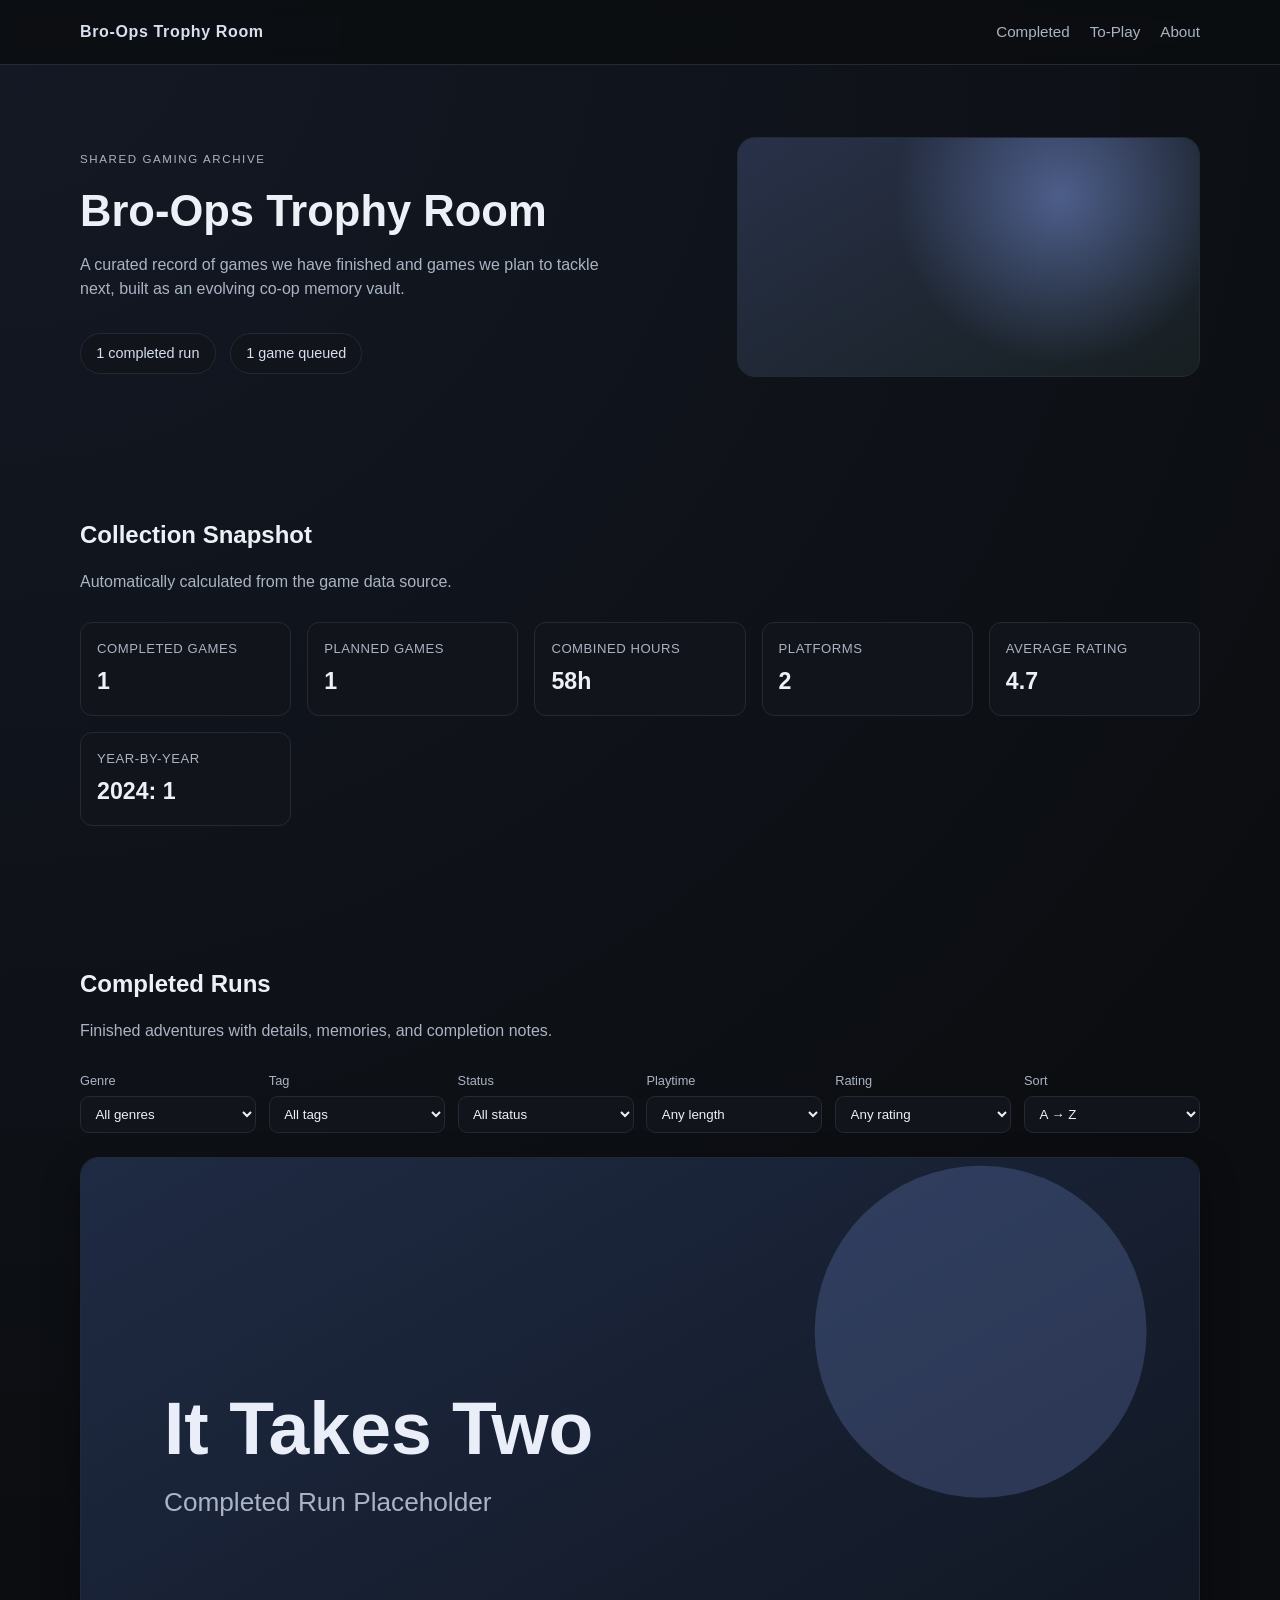
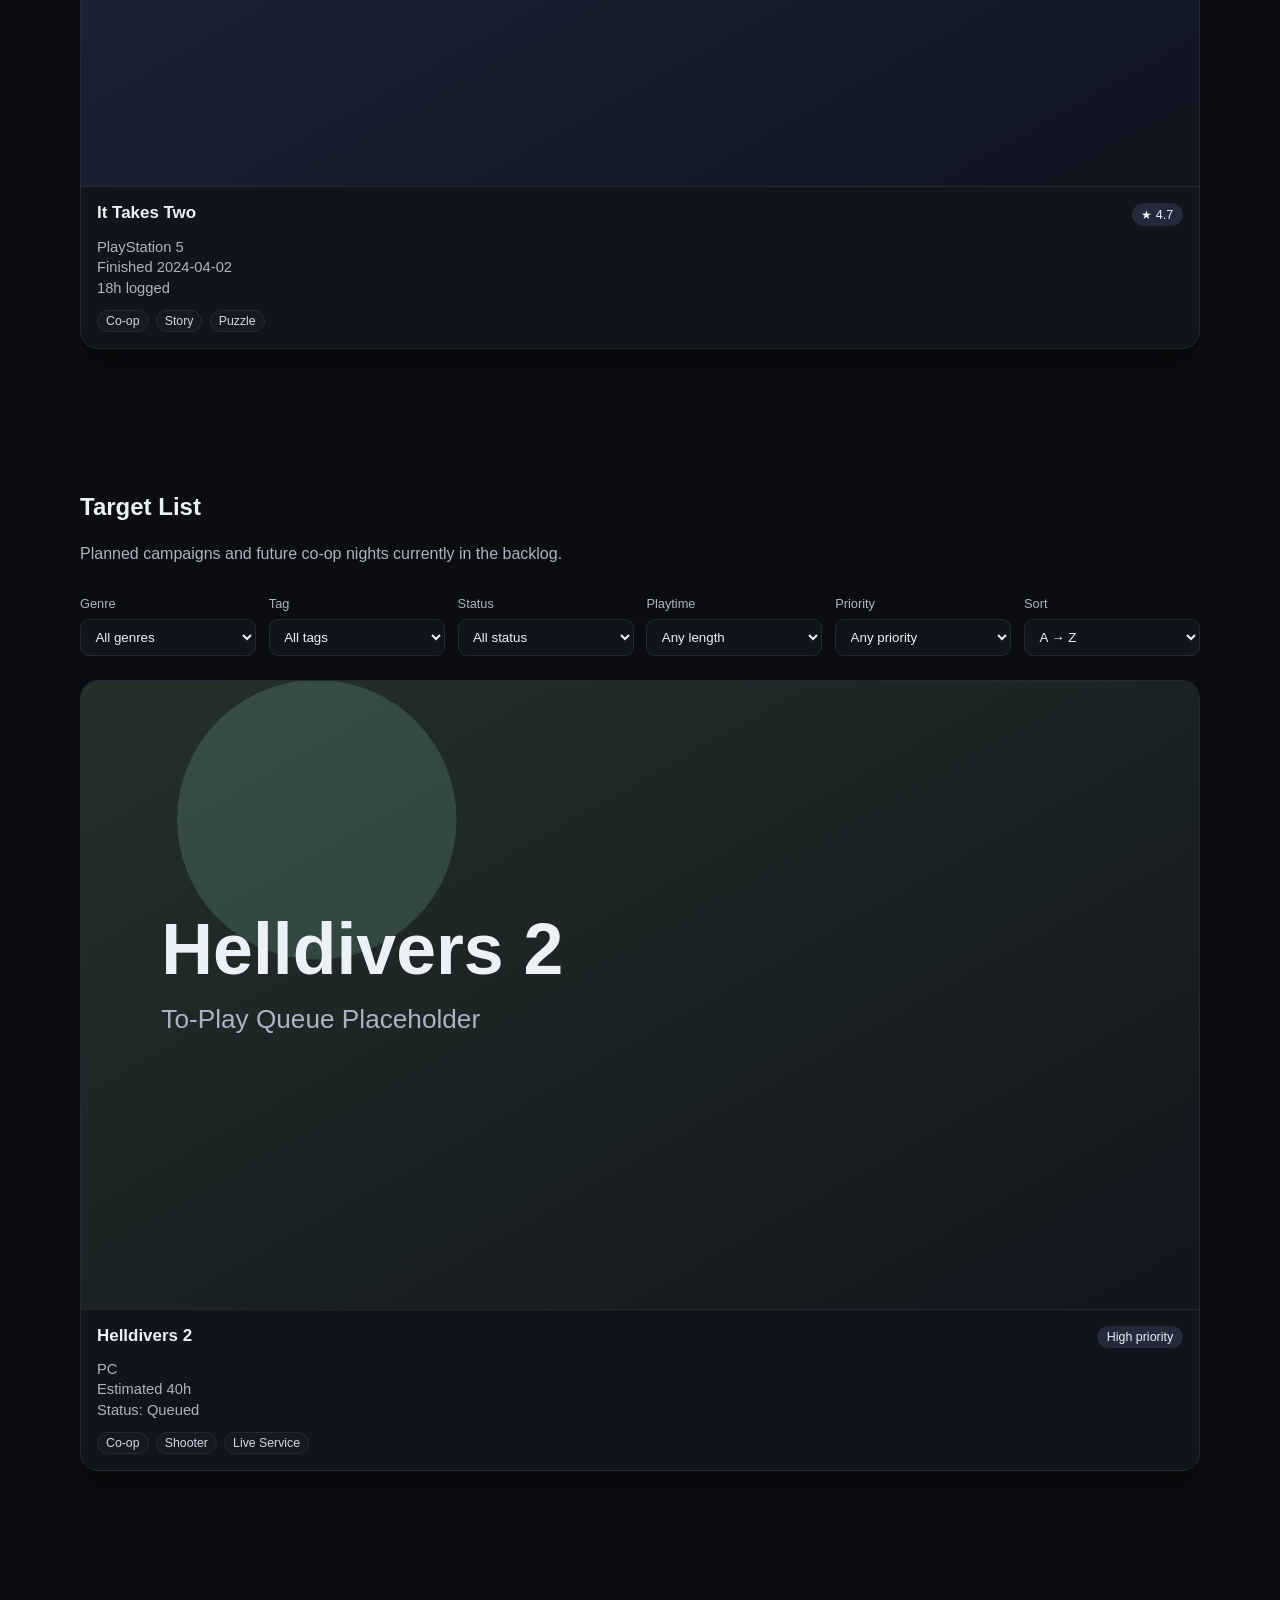
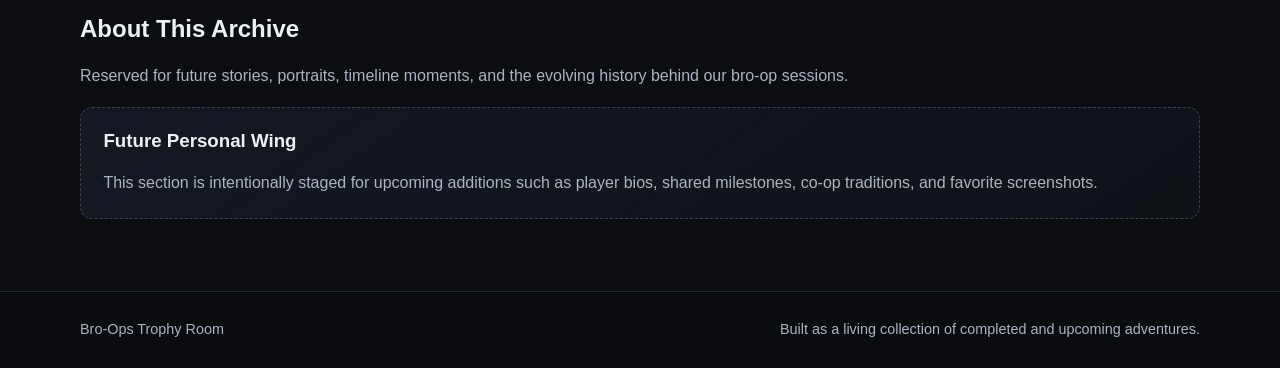
==== index.html @ af9b0705 "Build first milestone static trophy room site" ====
<!DOCTYPE html>
<html lang="en">
  <head>
    <meta charset="UTF-8" />
    <meta name="viewport" content="width=device-width, initial-scale=1.0" />
    <meta
      name="description"
      content="Bro-Ops Trophy Room is a shared archive of completed and planned gaming adventures."
    />
    <title>Bro-Ops Trophy Room</title>
    <link rel="stylesheet" href="assets/css/styles.css" />
  </head>
  <body>
    <a class="skip-link" href="#main-content">Skip to content</a>
    <header class="site-header">
      <div class="container header-inner">
        <p class="brand-mark">Bro-Ops Trophy Room</p>
        <nav aria-label="Primary">
          <ul class="nav-list">
            <li><a href="#completed">Completed</a></li>
            <li><a href="#to-play">To-Play</a></li>
            <li><a href="#about">About</a></li>
          </ul>
        </nav>
      </div>
    </header>

    <main id="main-content">
      <section class="hero section-pad">
        <div class="container hero-layout">
          <div class="hero-copy">
            <p class="eyebrow">Shared gaming archive</p>
            <h1>Bro-Ops Trophy Room</h1>
            <p class="hero-description">
              A curated record of games we have finished and games we plan to tackle next,
              built as an evolving co-op memory vault.
            </p>
            <div class="hero-callouts" id="hero-callouts" aria-live="polite"></div>
          </div>
          <div class="hero-panel" aria-hidden="true">
            <div class="hero-glow"></div>
          </div>
        </div>
      </section>

      <section class="stats section-pad" aria-labelledby="stats-heading">
        <div class="container">
          <div class="section-heading-wrap">
            <h2 id="stats-heading">Collection Snapshot</h2>
            <p>Automatically calculated from the game data source.</p>
          </div>
          <div id="stats-grid" class="stats-grid" aria-live="polite"></div>
        </div>
      </section>

      <section id="completed" class="section-pad" aria-labelledby="completed-heading">
        <div class="container">
          <div class="section-heading-wrap">
            <h2 id="completed-heading">Completed Runs</h2>
            <p>Finished adventures with details, memories, and completion notes.</p>
          </div>

          <div class="controls" aria-label="Completed game controls">
            <div class="control-group">
              <label for="completed-genre">Genre</label>
              <select id="completed-genre" data-target="completed">
                <option value="all">All genres</option>
              </select>
            </div>
            <div class="control-group">
              <label for="completed-tag">Tag</label>
              <select id="completed-tag" data-target="completed">
                <option value="all">All tags</option>
              </select>
            </div>
            <div class="control-group">
              <label for="completed-status">Status</label>
              <select id="completed-status" data-target="completed">
                <option value="all">All status</option>
                <option value="completed">Completed</option>
              </select>
            </div>
            <div class="control-group">
              <label for="completed-playtime">Playtime</label>
              <select id="completed-playtime" data-target="completed">
                <option value="all">Any length</option>
                <option value="short">Under 20h</option>
                <option value="medium">20-50h</option>
                <option value="long">50h+</option>
              </select>
            </div>
            <div class="control-group">
              <label for="completed-rating">Rating</label>
              <select id="completed-rating" data-target="completed">
                <option value="all">Any rating</option>
                <option value="4">4.0+</option>
                <option value="4.5">4.5+</option>
              </select>
            </div>
            <div class="control-group">
              <label for="completed-sort">Sort</label>
              <select id="completed-sort" data-target="completed">
                <option value="alpha-asc">A → Z</option>
                <option value="alpha-desc">Z → A</option>
              </select>
            </div>
          </div>

          <div id="completed-grid" class="card-grid" aria-live="polite"></div>
        </div>
      </section>

      <section id="to-play" class="section-pad" aria-labelledby="to-play-heading">
        <div class="container">
          <div class="section-heading-wrap">
            <h2 id="to-play-heading">Target List</h2>
            <p>Planned campaigns and future co-op nights currently in the backlog.</p>
          </div>

          <div class="controls" aria-label="To-play game controls">
            <div class="control-group">
              <label for="planned-genre">Genre</label>
              <select id="planned-genre" data-target="planned">
                <option value="all">All genres</option>
              </select>
            </div>
            <div class="control-group">
              <label for="planned-tag">Tag</label>
              <select id="planned-tag" data-target="planned">
                <option value="all">All tags</option>
              </select>
            </div>
            <div class="control-group">
              <label for="planned-status">Status</label>
              <select id="planned-status" data-target="planned">
                <option value="all">All status</option>
                <option value="queued">Queued</option>
              </select>
            </div>
            <div class="control-group">
              <label for="planned-playtime">Playtime</label>
              <select id="planned-playtime" data-target="planned">
                <option value="all">Any length</option>
                <option value="short">Under 20h</option>
                <option value="medium">20-50h</option>
                <option value="long">50h+</option>
              </select>
            </div>
            <div class="control-group">
              <label for="planned-priority">Priority</label>
              <select id="planned-priority" data-target="planned">
                <option value="all">Any priority</option>
                <option value="high">High first</option>
                <option value="medium">Medium first</option>
                <option value="low">Low first</option>
              </select>
            </div>
            <div class="control-group">
              <label for="planned-sort">Sort</label>
              <select id="planned-sort" data-target="planned">
                <option value="alpha-asc">A → Z</option>
                <option value="alpha-desc">Z → A</option>
              </select>
            </div>
          </div>

          <div id="planned-grid" class="card-grid" aria-live="polite"></div>
        </div>
      </section>

      <section id="about" class="section-pad" aria-labelledby="about-heading">
        <div class="container">
          <div class="section-heading-wrap">
            <h2 id="about-heading">About This Archive</h2>
            <p>
              Reserved for future stories, portraits, timeline moments, and the evolving history
              behind our bro-op sessions.
            </p>
          </div>
          <div class="about-placeholder">
            <h3>Future Personal Wing</h3>
            <p>
              This section is intentionally staged for upcoming additions such as player bios,
              shared milestones, co-op traditions, and favorite screenshots.
            </p>
          </div>
        </div>
      </section>
    </main>

    <footer class="site-footer">
      <div class="container footer-inner">
        <p>Bro-Ops Trophy Room</p>
        <p class="footer-note">Built as a living collection of completed and upcoming adventures.</p>
      </div>
    </footer>

    <div
      id="game-modal"
      class="modal hidden"
      role="dialog"
      aria-modal="true"
      aria-labelledby="modal-title"
    >
      <div class="modal-overlay" data-close-modal="true"></div>
      <div class="modal-content" role="document">
        <button class="modal-close" id="modal-close" aria-label="Close details">×</button>
        <div id="modal-body"></div>
      </div>
    </div>

    <script src="assets/js/script.js" defer></script>
  </body>
</html>
---- assets/css/styles.css ----
/* Base and Theme */
:root {
  --bg: #0b0d10;
  --bg-elevated: #11141a;
  --bg-soft: #171b23;
  --line: #232a35;
  --text: #edf1f7;
  --text-soft: #aab4c4;
  --accent: #8ba8ff;
  --accent-soft: rgba(139, 168, 255, 0.15);
  --success: #8fd3ba;
  --radius-lg: 18px;
  --radius-md: 12px;
  --shadow: 0 14px 36px rgba(0, 0, 0, 0.35);
}

* {
  box-sizing: border-box;
}

html,
body {
  margin: 0;
  padding: 0;
}

body {
  font-family: "Inter", "Segoe UI", Roboto, Helvetica, Arial, sans-serif;
  background: radial-gradient(circle at 0% 0%, #141925 0%, var(--bg) 42%);
  color: var(--text);
  line-height: 1.5;
}

a {
  color: inherit;
}

img {
  display: block;
  width: 100%;
}

.container {
  width: min(1120px, calc(100% - 3rem));
  margin: 0 auto;
}

.section-pad {
  padding: 4.5rem 0;
}

.skip-link {
  position: absolute;
  top: -200px;
  left: 1rem;
  z-index: 100;
  background: var(--bg-elevated);
  color: var(--text);
  border: 1px solid var(--line);
  padding: 0.5rem 0.75rem;
  border-radius: 8px;
}

.skip-link:focus {
  top: 1rem;
}

/* Header */
.site-header {
  position: sticky;
  top: 0;
  backdrop-filter: blur(8px);
  background: rgba(11, 13, 16, 0.85);
  border-bottom: 1px solid var(--line);
  z-index: 50;
}

.header-inner {
  display: flex;
  justify-content: space-between;
  align-items: center;
  min-height: 64px;
}

.brand-mark {
  margin: 0;
  letter-spacing: 0.04em;
  font-weight: 600;
  color: #d8dfee;
}

.nav-list {
  list-style: none;
  margin: 0;
  padding: 0;
  display: flex;
  gap: 1.25rem;
}

.nav-list a {
  text-decoration: none;
  color: var(--text-soft);
  font-size: 0.95rem;
}

.nav-list a:hover,
.nav-list a:focus-visible {
  color: var(--text);
}

/* Hero */
.hero-layout {
  display: grid;
  gap: 2rem;
  grid-template-columns: 1.35fr 1fr;
  align-items: center;
}

.eyebrow {
  text-transform: uppercase;
  color: var(--text-soft);
  letter-spacing: 0.14em;
  font-size: 0.72rem;
  margin-bottom: 1rem;
}

h1,
h2,
h3,
h4 {
  margin-top: 0;
  line-height: 1.2;
}

h1 {
  font-size: clamp(2rem, 3.4vw, 3.1rem);
  margin-bottom: 1rem;
}

.hero-description {
  margin-top: 0;
  color: var(--text-soft);
  max-width: 62ch;
}

.hero-callouts {
  margin-top: 2rem;
  display: flex;
  gap: 0.9rem;
  flex-wrap: wrap;
}

.callout-pill {
  background: var(--bg-elevated);
  border: 1px solid var(--line);
  border-radius: 999px;
  padding: 0.55rem 0.95rem;
  color: #d6def0;
  font-size: 0.9rem;
}

.hero-panel {
  position: relative;
  min-height: 240px;
  border-radius: var(--radius-lg);
  border: 1px solid var(--line);
  background: linear-gradient(155deg, rgba(139, 168, 255, 0.2), rgba(143, 211, 186, 0.08));
  overflow: hidden;
}

.hero-glow {
  position: absolute;
  inset: 0;
  background: radial-gradient(circle at 70% 25%, rgba(139, 168, 255, 0.42), transparent 45%);
}

/* Shared section components */
.section-heading-wrap p {
  color: var(--text-soft);
  margin-top: 0.3rem;
}

/* Stats */
.stats-grid {
  margin-top: 1.75rem;
  display: grid;
  gap: 1rem;
  grid-template-columns: repeat(auto-fit, minmax(180px, 1fr));
}

.stat-card {
  border: 1px solid var(--line);
  border-radius: var(--radius-md);
  background: var(--bg-elevated);
  padding: 1rem;
}

.stat-label {
  margin: 0;
  color: var(--text-soft);
  font-size: 0.82rem;
  letter-spacing: 0.04em;
  text-transform: uppercase;
}

.stat-value {
  margin: 0.35rem 0 0;
  font-size: 1.45rem;
  font-weight: 600;
}

/* Controls */
.controls {
  margin-top: 1.8rem;
  display: grid;
  grid-template-columns: repeat(auto-fit, minmax(160px, 1fr));
  gap: 0.8rem;
}

.control-group {
  display: flex;
  flex-direction: column;
  gap: 0.35rem;
}

.control-group label {
  font-size: 0.8rem;
  color: var(--text-soft);
}

.control-group select {
  background: var(--bg-elevated);
  border: 1px solid var(--line);
  color: var(--text);
  border-radius: 9px;
  padding: 0.55rem 0.65rem;
}

.control-group select:focus-visible {
  border-color: var(--accent);
  outline: 2px solid rgba(139, 168, 255, 0.3);
  outline-offset: 1px;
}

/* Cards */
.card-grid {
  margin-top: 1.5rem;
  display: grid;
  grid-template-columns: repeat(auto-fit, minmax(265px, 1fr));
  gap: 1rem;
}

.game-card {
  width: 100%;
  border: 1px solid var(--line);
  border-radius: var(--radius-lg);
  background: var(--bg-elevated);
  overflow: hidden;
  color: inherit;
  padding: 0;
  text-align: left;
  box-shadow: var(--shadow);
  transition: transform 180ms ease, border-color 180ms ease;
  cursor: pointer;
}

.game-card:hover,
.game-card:focus-visible {
  transform: translateY(-3px);
  border-color: #3755a4;
}

.cover-wrap {
  aspect-ratio: 16 / 9;
  background: #0f1318;
  border-bottom: 1px solid var(--line);
}

.cover-wrap img {
  height: 100%;
  object-fit: cover;
}

.card-content {
  padding: 1rem;
}

.card-title-row {
  display: flex;
  justify-content: space-between;
  gap: 0.7rem;
  align-items: flex-start;
}

.card-title-row h3 {
  margin: 0;
  font-size: 1.06rem;
}

.rating-chip,
.priority-chip {
  border-radius: 999px;
  border: 1px solid var(--line);
  background: var(--accent-soft);
  padding: 0.2rem 0.55rem;
  font-size: 0.78rem;
  white-space: nowrap;
}

.card-meta {
  margin-top: 0.8rem;
  color: var(--text-soft);
  font-size: 0.92rem;
  display: grid;
  gap: 0.28rem;
}

.tags {
  margin-top: 0.9rem;
  display: flex;
  flex-wrap: wrap;
  gap: 0.45rem;
}

.tag {
  border: 1px solid var(--line);
  border-radius: 999px;
  font-size: 0.77rem;
  color: #d0d8e8;
  padding: 0.18rem 0.5rem;
  background: #151a22;
}

/* About */
.about-placeholder {
  margin-top: 1.2rem;
  border: 1px dashed #384459;
  border-radius: var(--radius-md);
  background: linear-gradient(145deg, rgba(139, 168, 255, 0.08), rgba(17, 20, 26, 0.8));
  padding: 1.4rem;
}

.about-placeholder p {
  color: var(--text-soft);
  margin-bottom: 0;
}

/* Footer */
.site-footer {
  border-top: 1px solid var(--line);
  padding: 1.7rem 0;
  background: rgba(11, 13, 16, 0.9);
}

.footer-inner {
  display: flex;
  justify-content: space-between;
  gap: 1rem;
  color: var(--text-soft);
  font-size: 0.9rem;
}

.footer-inner p {
  margin: 0;
}

/* Modal */
.modal {
  position: fixed;
  inset: 0;
  display: grid;
  place-items: center;
  z-index: 80;
}

.modal.hidden {
  display: none;
}

.modal-overlay {
  position: absolute;
  inset: 0;
  background: rgba(0, 0, 0, 0.55);
}

.modal-content {
  position: relative;
  width: min(680px, calc(100% - 2rem));
  max-height: 88dvh;
  overflow-y: auto;
  border: 1px solid var(--line);
  border-radius: var(--radius-lg);
  background: #0f141d;
  padding: 1.2rem;
  box-shadow: var(--shadow);
}

.modal-close {
  position: absolute;
  top: 0.7rem;
  right: 0.7rem;
  border: 1px solid var(--line);
  background: var(--bg-soft);
  color: var(--text);
  border-radius: 9px;
  width: 34px;
  height: 34px;
  cursor: pointer;
  font-size: 1.15rem;
}

.modal-title {
  margin-bottom: 0.35rem;
}

.modal-subtitle {
  margin-top: 0;
  color: var(--text-soft);
}

.modal-grid {
  margin-top: 1.1rem;
  display: grid;
  gap: 0.85rem;
  grid-template-columns: repeat(auto-fit, minmax(210px, 1fr));
}

.modal-field {
  border: 1px solid var(--line);
  border-radius: 11px;
  background: var(--bg-elevated);
  padding: 0.7rem;
}

.modal-field h4 {
  margin: 0;
  color: var(--text-soft);
  font-size: 0.8rem;
  text-transform: uppercase;
  letter-spacing: 0.04em;
}

.modal-field p {
  margin: 0.4rem 0 0;
}

@media (max-width: 900px) {
  .hero-layout {
    grid-template-columns: 1fr;
  }

  .hero-panel {
    min-height: 170px;
  }

  .footer-inner {
    flex-direction: column;
  }
}

@media (max-width: 560px) {
  .container {
    width: min(1120px, calc(100% - 1.5rem));
  }

  .section-pad {
    padding: 3.3rem 0;
  }
}

@media (prefers-reduced-motion: reduce) {
  * {
    animation: none !important;
    transition: none !important;
    scroll-behavior: auto !important;
  }
}
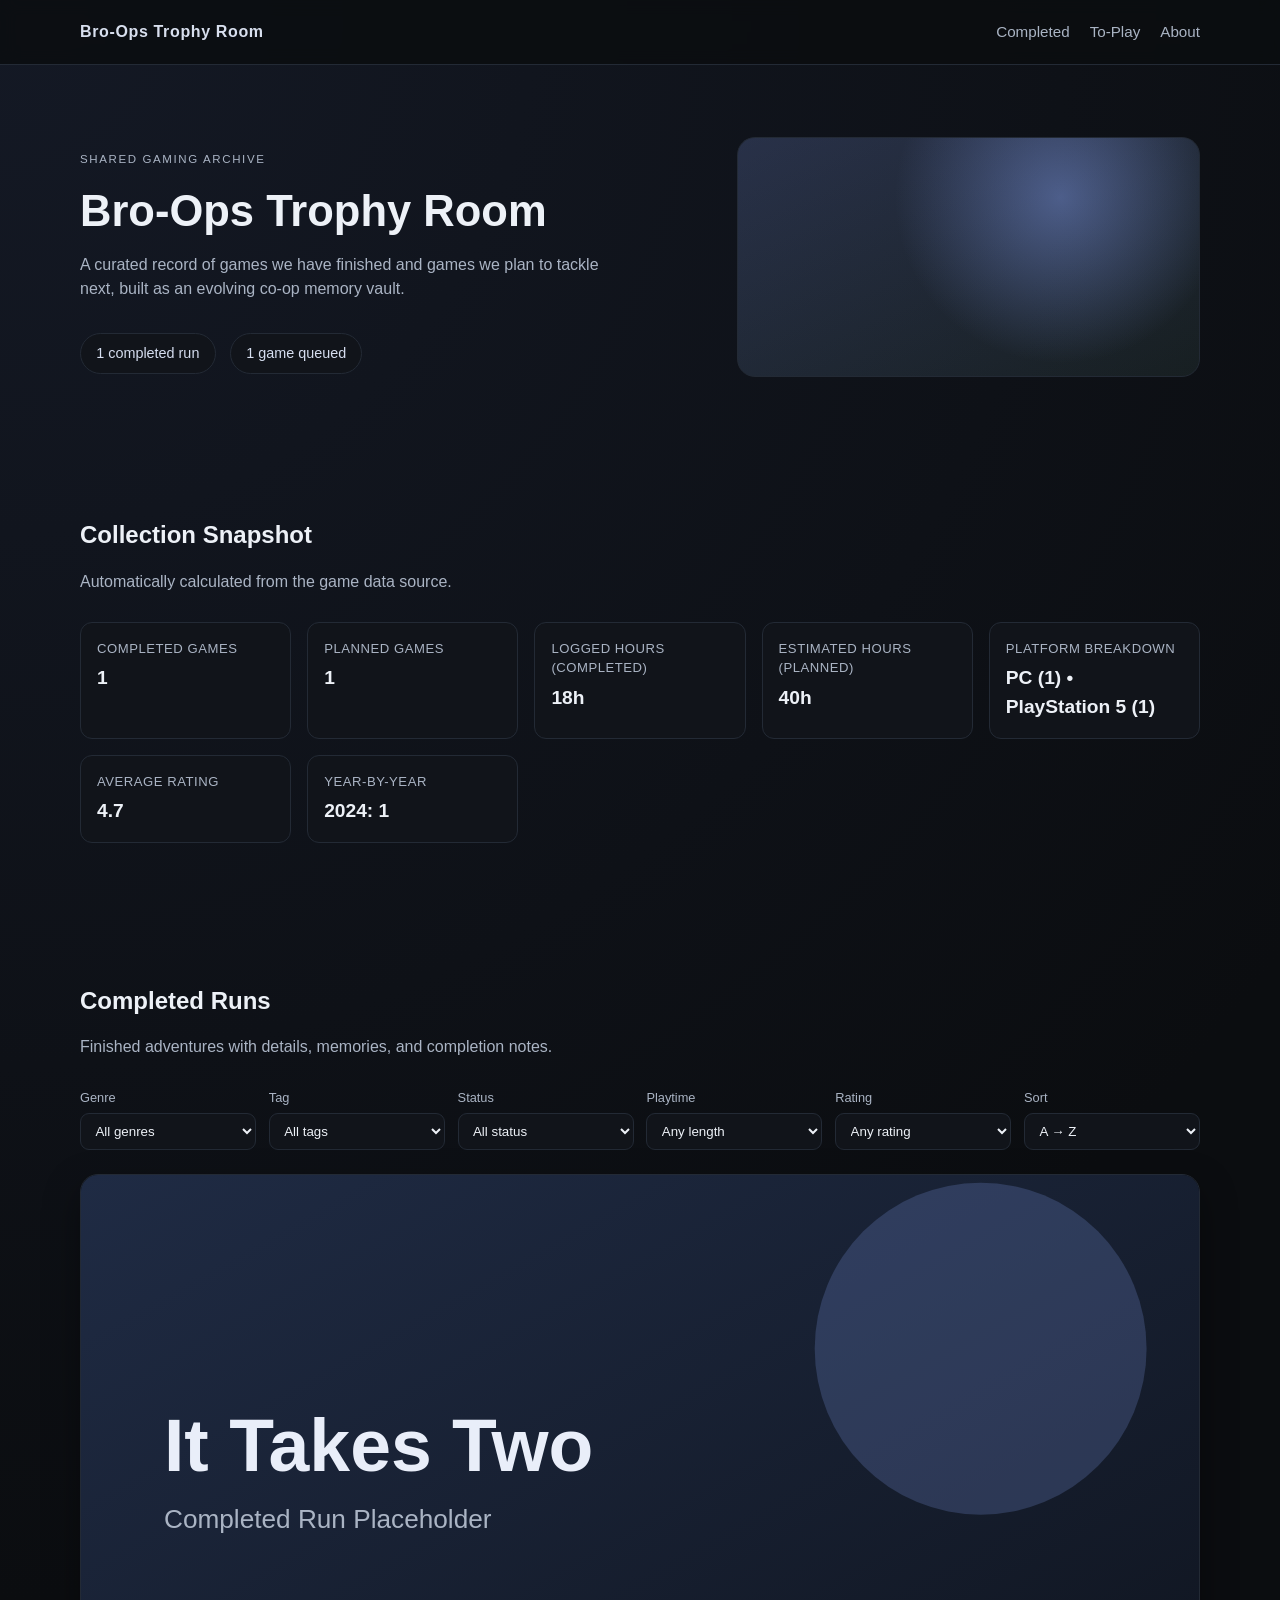
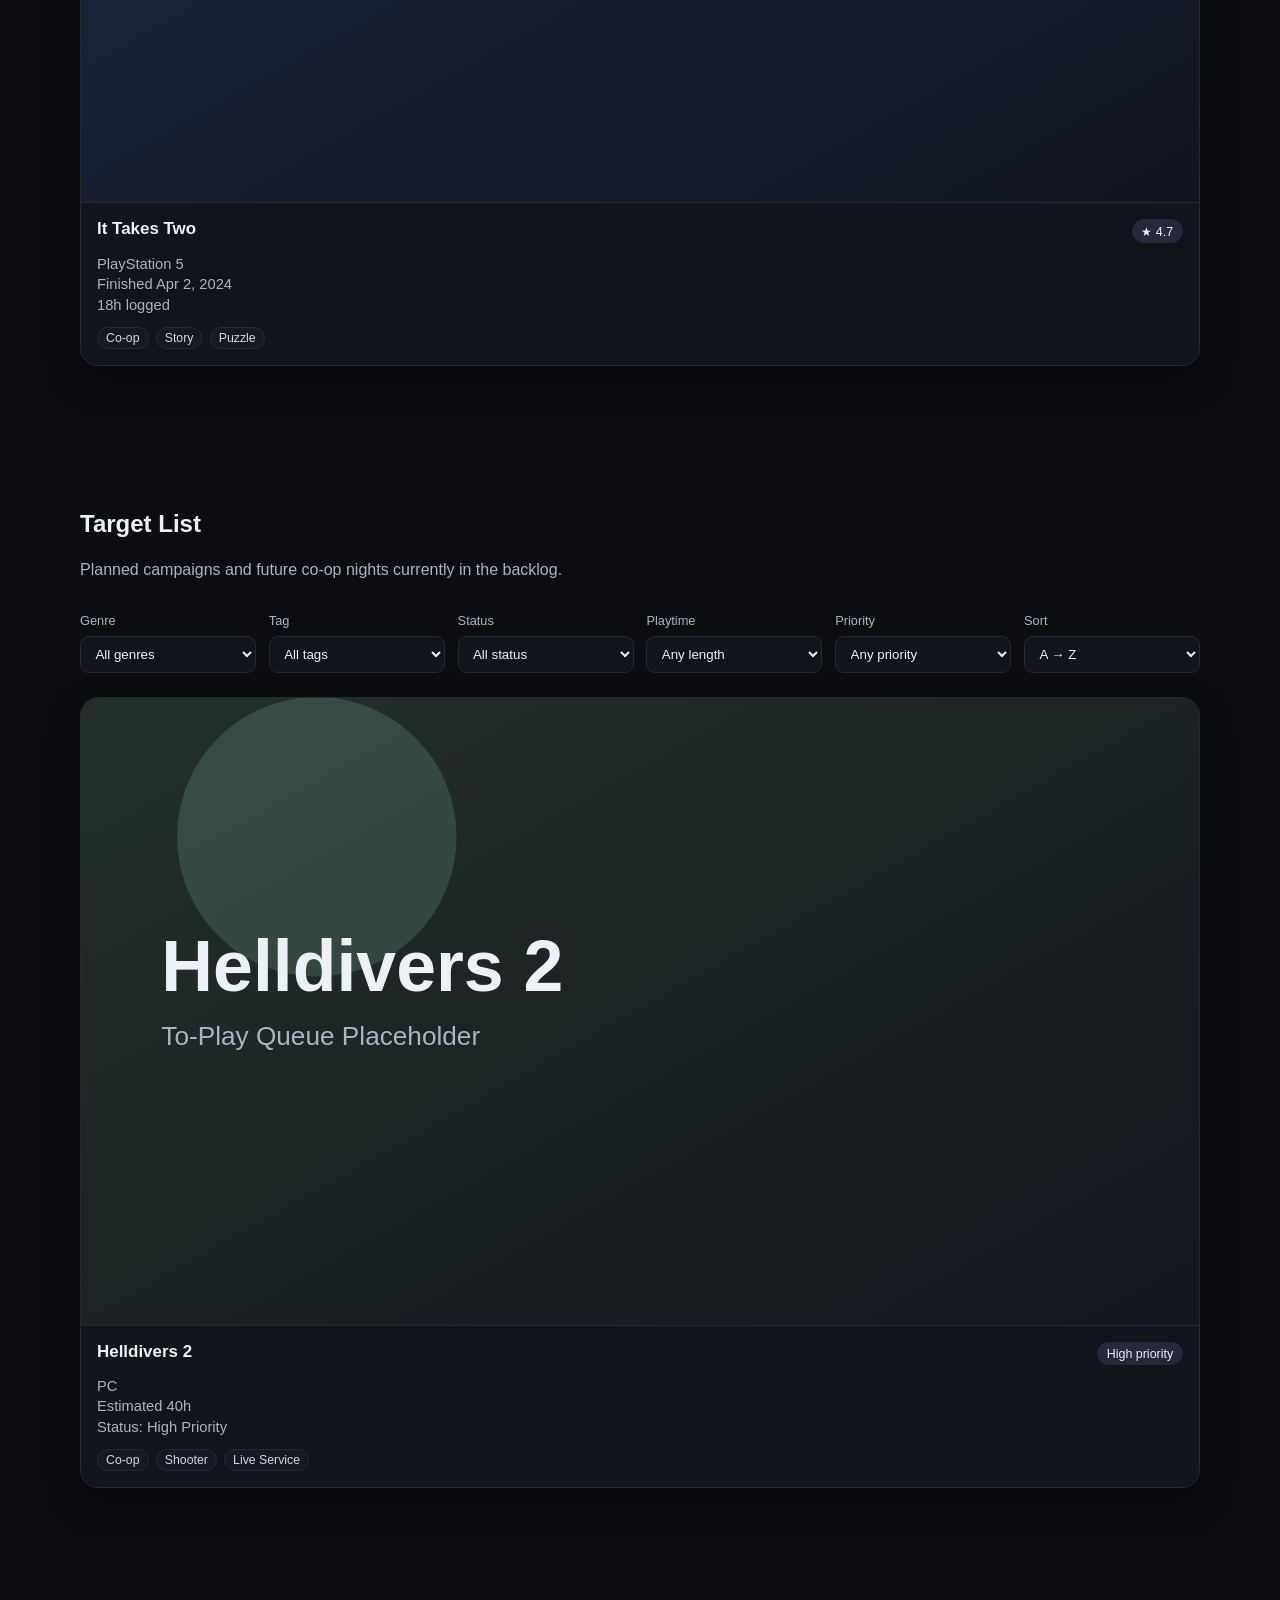
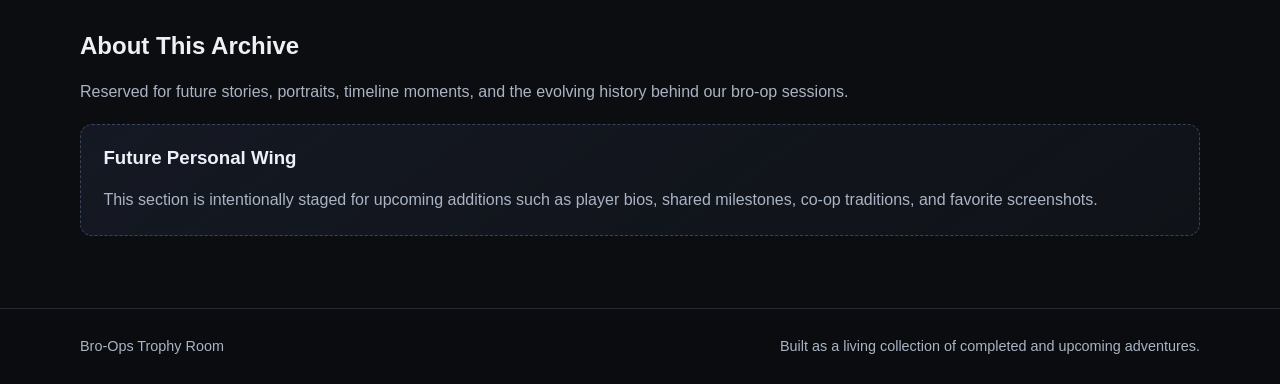
==== commit 23ca3416: "Fix filter semantics, stats clarity, and modal focus trap" ====
--- a/index.html
+++ b/index.html
@@ -77,7 +77,6 @@
               <label for="completed-status">Status</label>
               <select id="completed-status" data-target="completed">
                 <option value="all">All status</option>
-                <option value="completed">Completed</option>
               </select>
             </div>
             <div class="control-group">
@@ -134,7 +133,6 @@
               <label for="planned-status">Status</label>
               <select id="planned-status" data-target="planned">
                 <option value="all">All status</option>
-                <option value="queued">Queued</option>
               </select>
             </div>
             <div class="control-group">
@@ -203,7 +201,7 @@
       aria-labelledby="modal-title"
     >
       <div class="modal-overlay" data-close-modal="true"></div>
-      <div class="modal-content" role="document">
+      <div class="modal-content" role="document" tabindex="-1">
         <button class="modal-close" id="modal-close" aria-label="Close details">×</button>
         <div id="modal-body"></div>
       </div>
--- a/assets/css/styles.css
+++ b/assets/css/styles.css
@@ -205,7 +205,7 @@
 
 .stat-value {
   margin: 0.35rem 0 0;
-  font-size: 1.45rem;
+  font-size: 1.2rem;
   font-weight: 600;
 }
 
@@ -331,6 +331,23 @@
   background: #151a22;
 }
 
+.empty-state {
+  margin-top: 1.5rem;
+  border: 1px dashed #3b4558;
+  border-radius: var(--radius-md);
+  background: linear-gradient(145deg, rgba(139, 168, 255, 0.08), rgba(17, 20, 26, 0.85));
+  padding: 1.2rem;
+}
+
+.empty-state h3 {
+  margin-bottom: 0.4rem;
+}
+
+.empty-state p {
+  margin: 0;
+  color: var(--text-soft);
+}
+
 /* About */
 .about-placeholder {
   margin-top: 1.2rem;
@@ -395,6 +412,11 @@
   box-shadow: var(--shadow);
 }
 
+.modal-content:focus {
+  outline: 2px solid rgba(139, 168, 255, 0.45);
+  outline-offset: 2px;
+}
+
 .modal-close {
   position: absolute;
   top: 0.7rem;
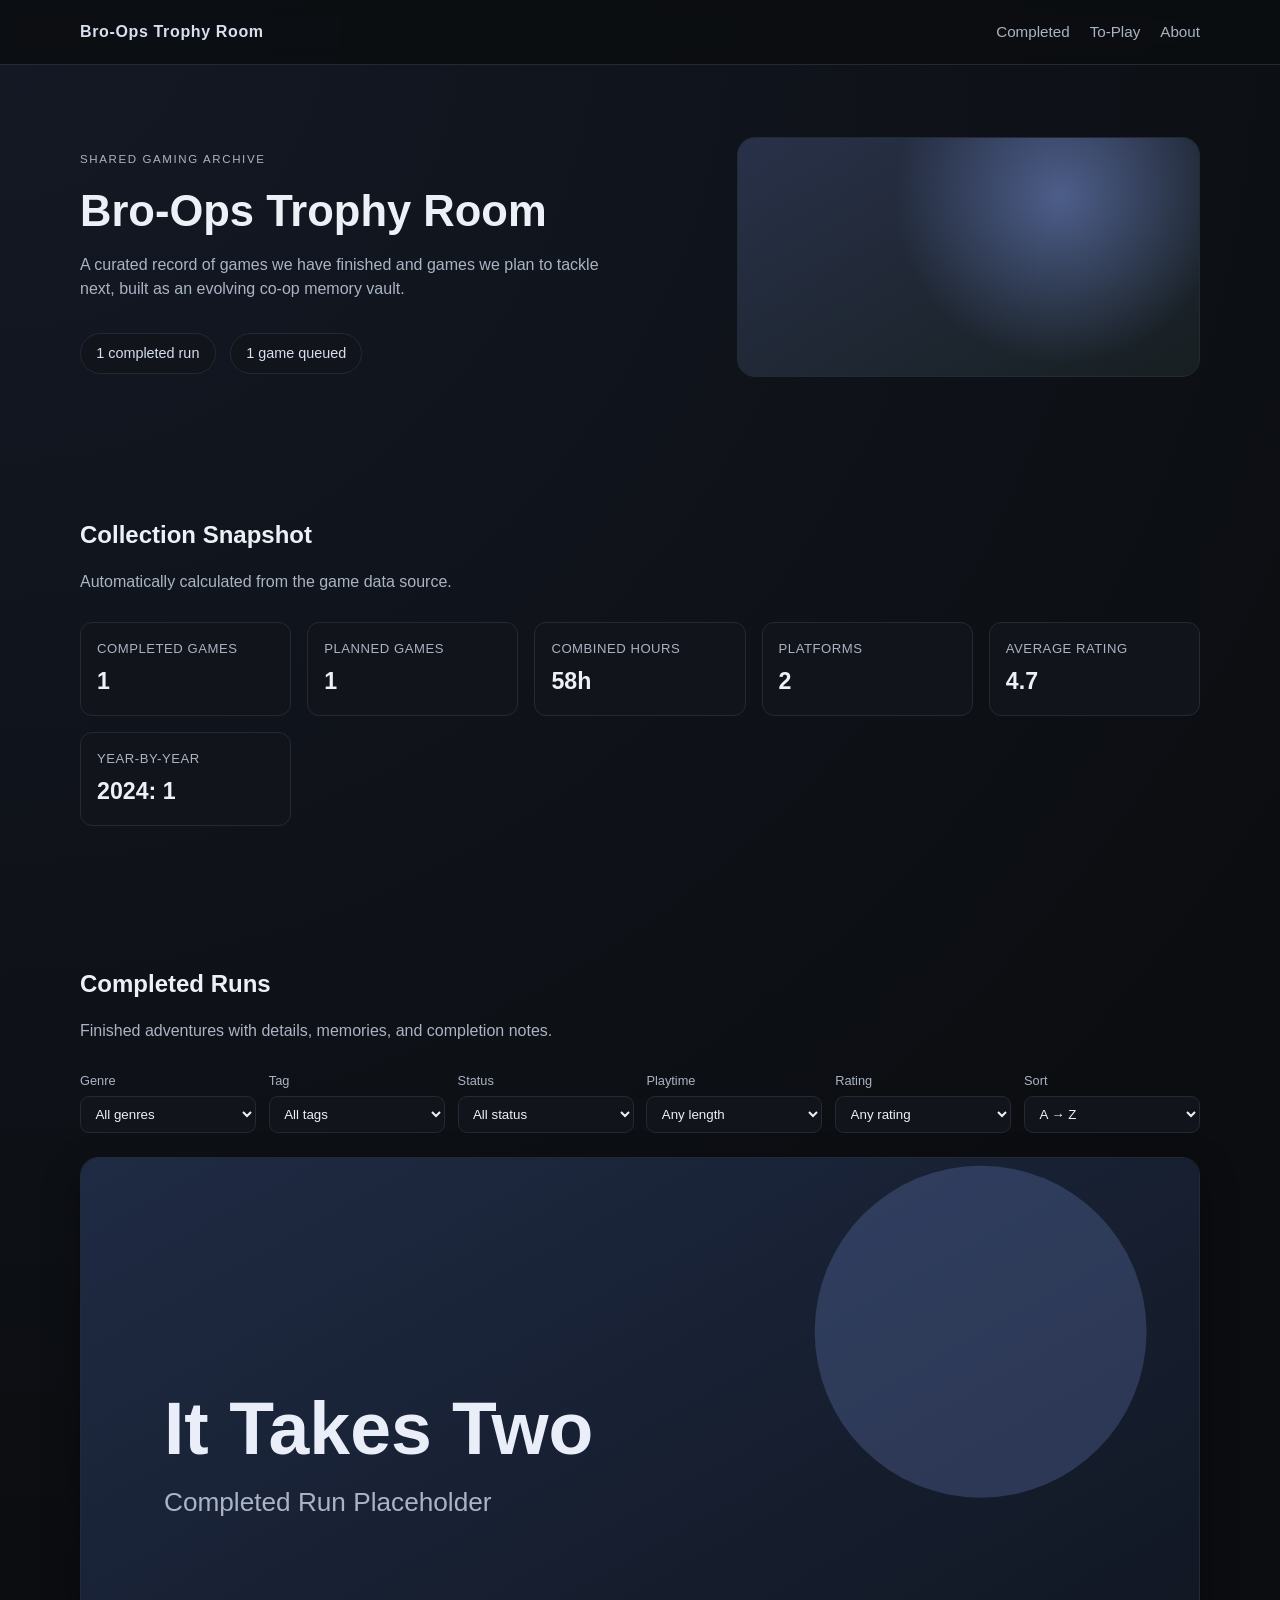
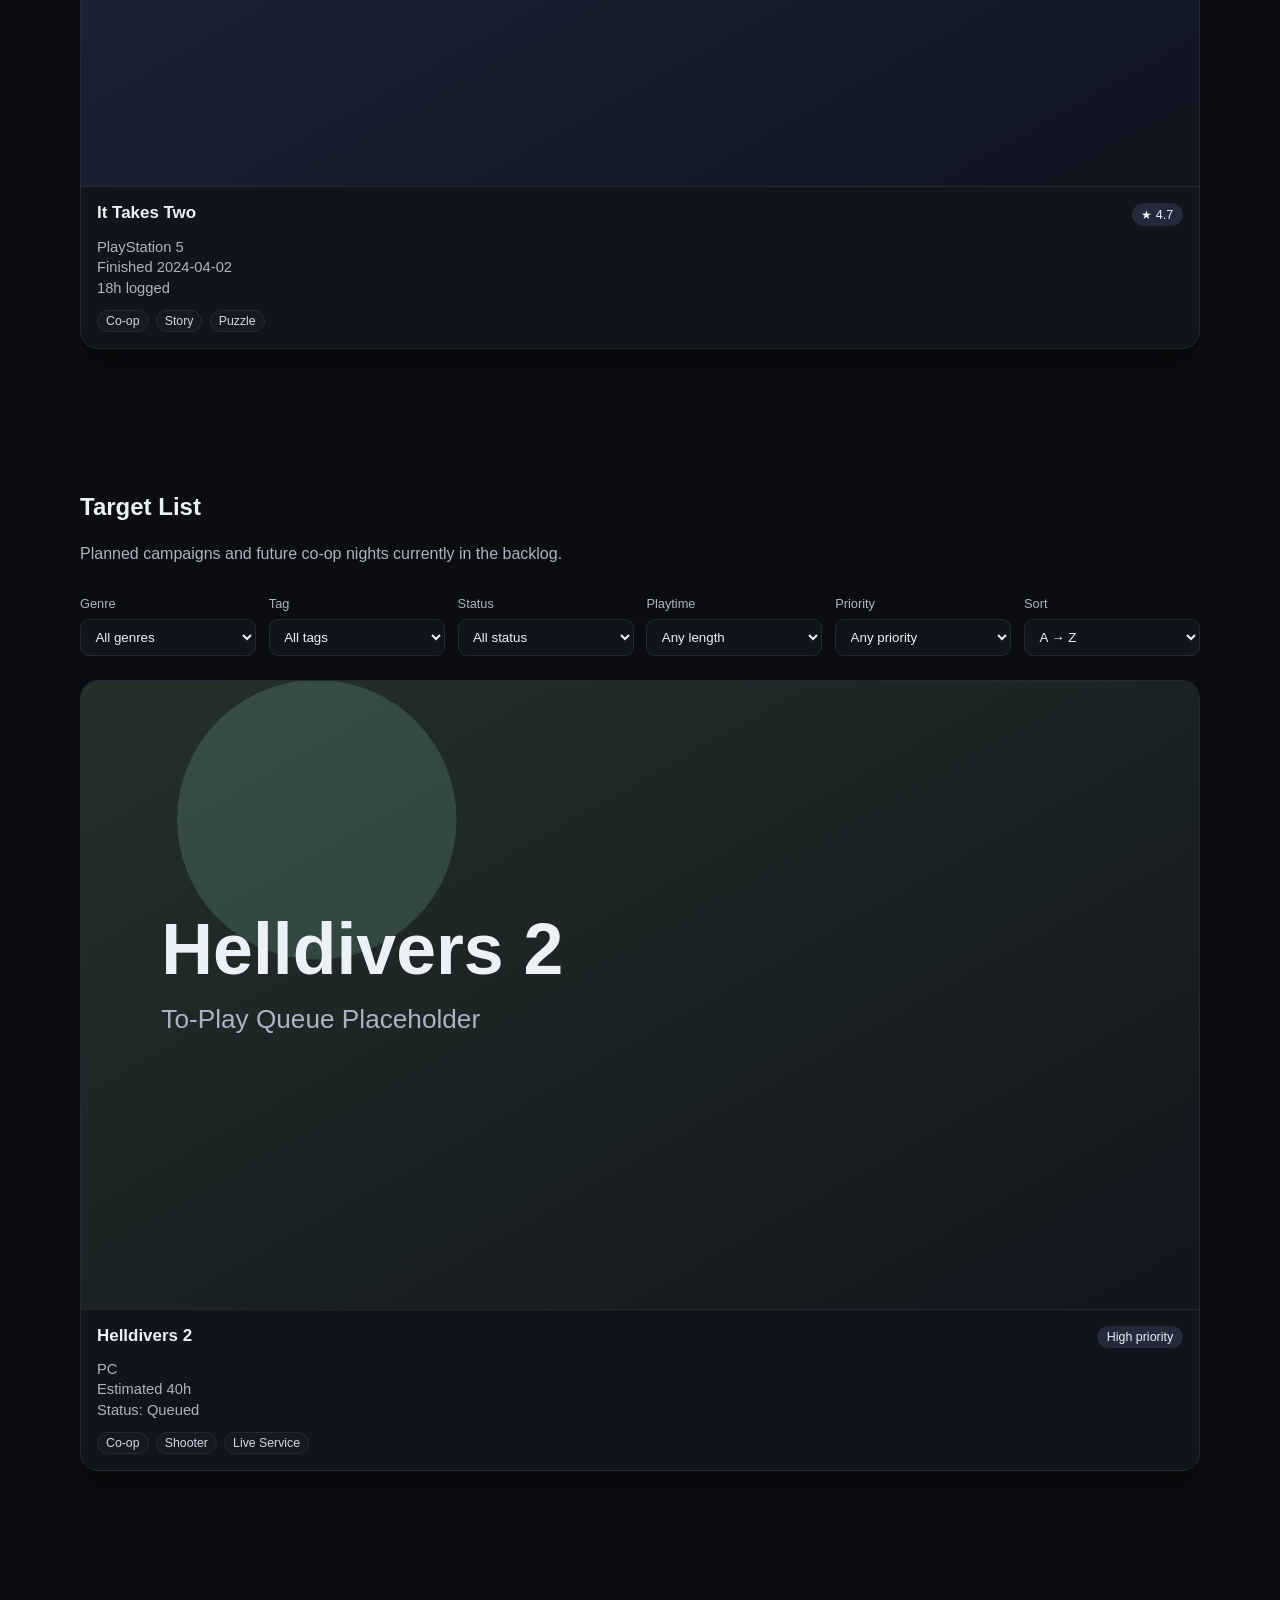
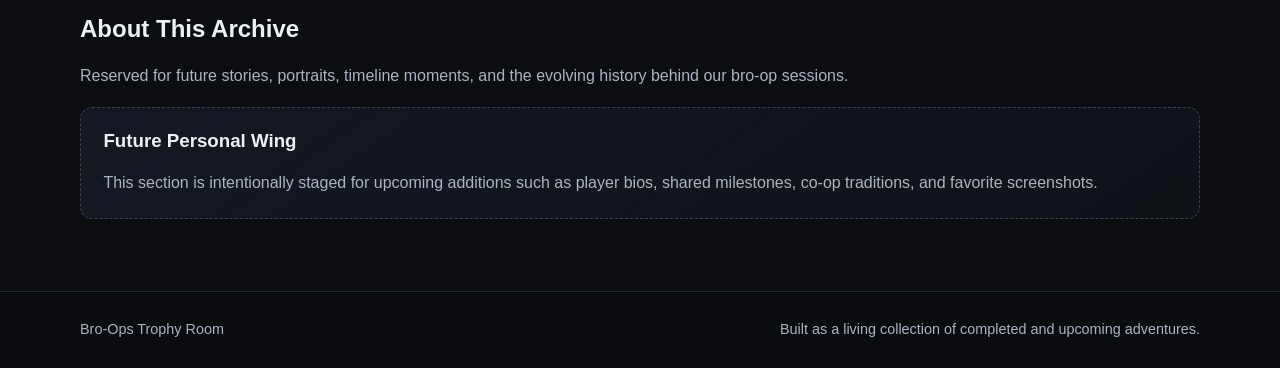
==== commit 7d8f30b2: "Merge branch 'main' into codex/create-initial-static-website-for-trophy-room-em82y2" ====
--- a/index.html
+++ b/index.html
@@ -77,6 +77,7 @@
               <label for="completed-status">Status</label>
               <select id="completed-status" data-target="completed">
                 <option value="all">All status</option>
+                <option value="completed">Completed</option>
               </select>
             </div>
             <div class="control-group">
@@ -133,6 +134,7 @@
               <label for="planned-status">Status</label>
               <select id="planned-status" data-target="planned">
                 <option value="all">All status</option>
+                <option value="queued">Queued</option>
               </select>
             </div>
             <div class="control-group">
@@ -201,7 +203,7 @@
       aria-labelledby="modal-title"
     >
       <div class="modal-overlay" data-close-modal="true"></div>
-      <div class="modal-content" role="document" tabindex="-1">
+      <div class="modal-content" role="document">
         <button class="modal-close" id="modal-close" aria-label="Close details">×</button>
         <div id="modal-body"></div>
       </div>
--- a/assets/css/styles.css
+++ b/assets/css/styles.css
@@ -205,7 +205,7 @@
 
 .stat-value {
   margin: 0.35rem 0 0;
-  font-size: 1.2rem;
+  font-size: 1.45rem;
   font-weight: 600;
 }
 
@@ -331,23 +331,6 @@
   background: #151a22;
 }
 
-.empty-state {
-  margin-top: 1.5rem;
-  border: 1px dashed #3b4558;
-  border-radius: var(--radius-md);
-  background: linear-gradient(145deg, rgba(139, 168, 255, 0.08), rgba(17, 20, 26, 0.85));
-  padding: 1.2rem;
-}
-
-.empty-state h3 {
-  margin-bottom: 0.4rem;
-}
-
-.empty-state p {
-  margin: 0;
-  color: var(--text-soft);
-}
-
 /* About */
 .about-placeholder {
   margin-top: 1.2rem;
@@ -412,11 +395,6 @@
   box-shadow: var(--shadow);
 }
 
-.modal-content:focus {
-  outline: 2px solid rgba(139, 168, 255, 0.45);
-  outline-offset: 2px;
-}
-
 .modal-close {
   position: absolute;
   top: 0.7rem;
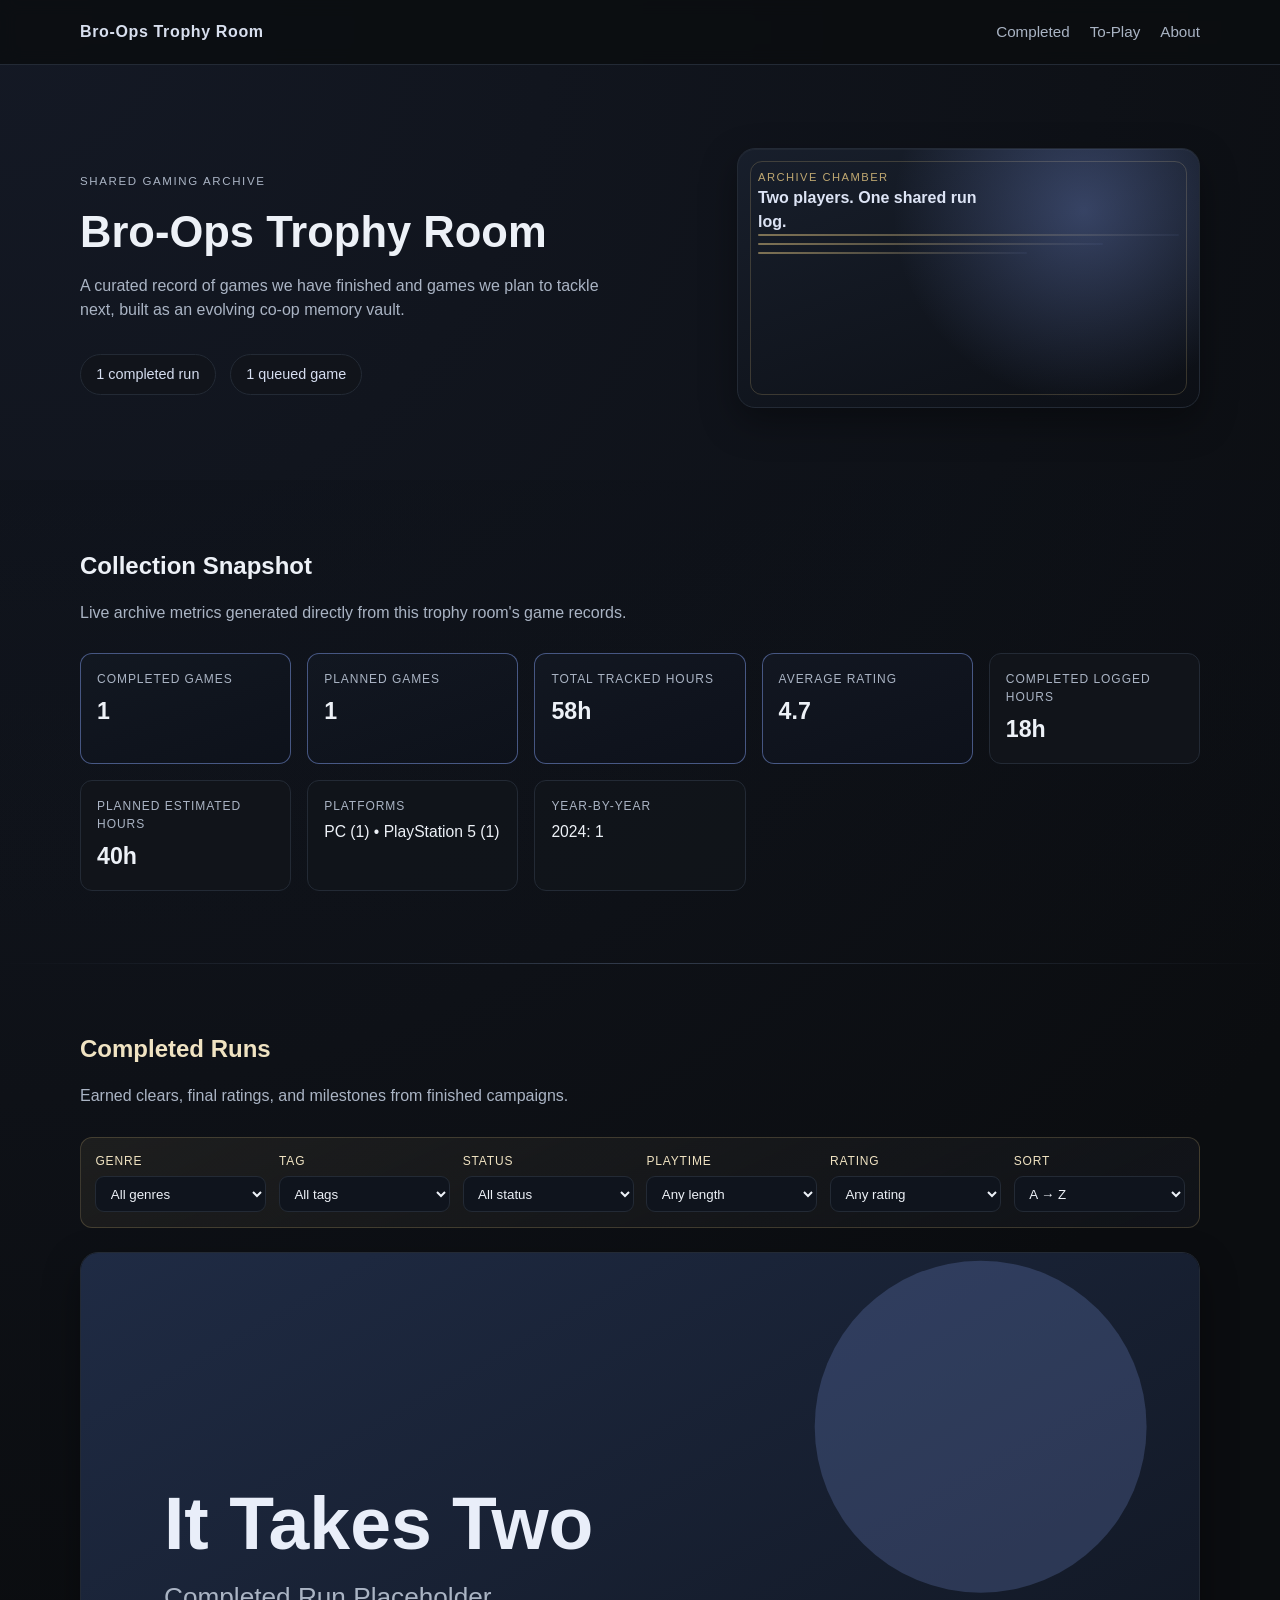
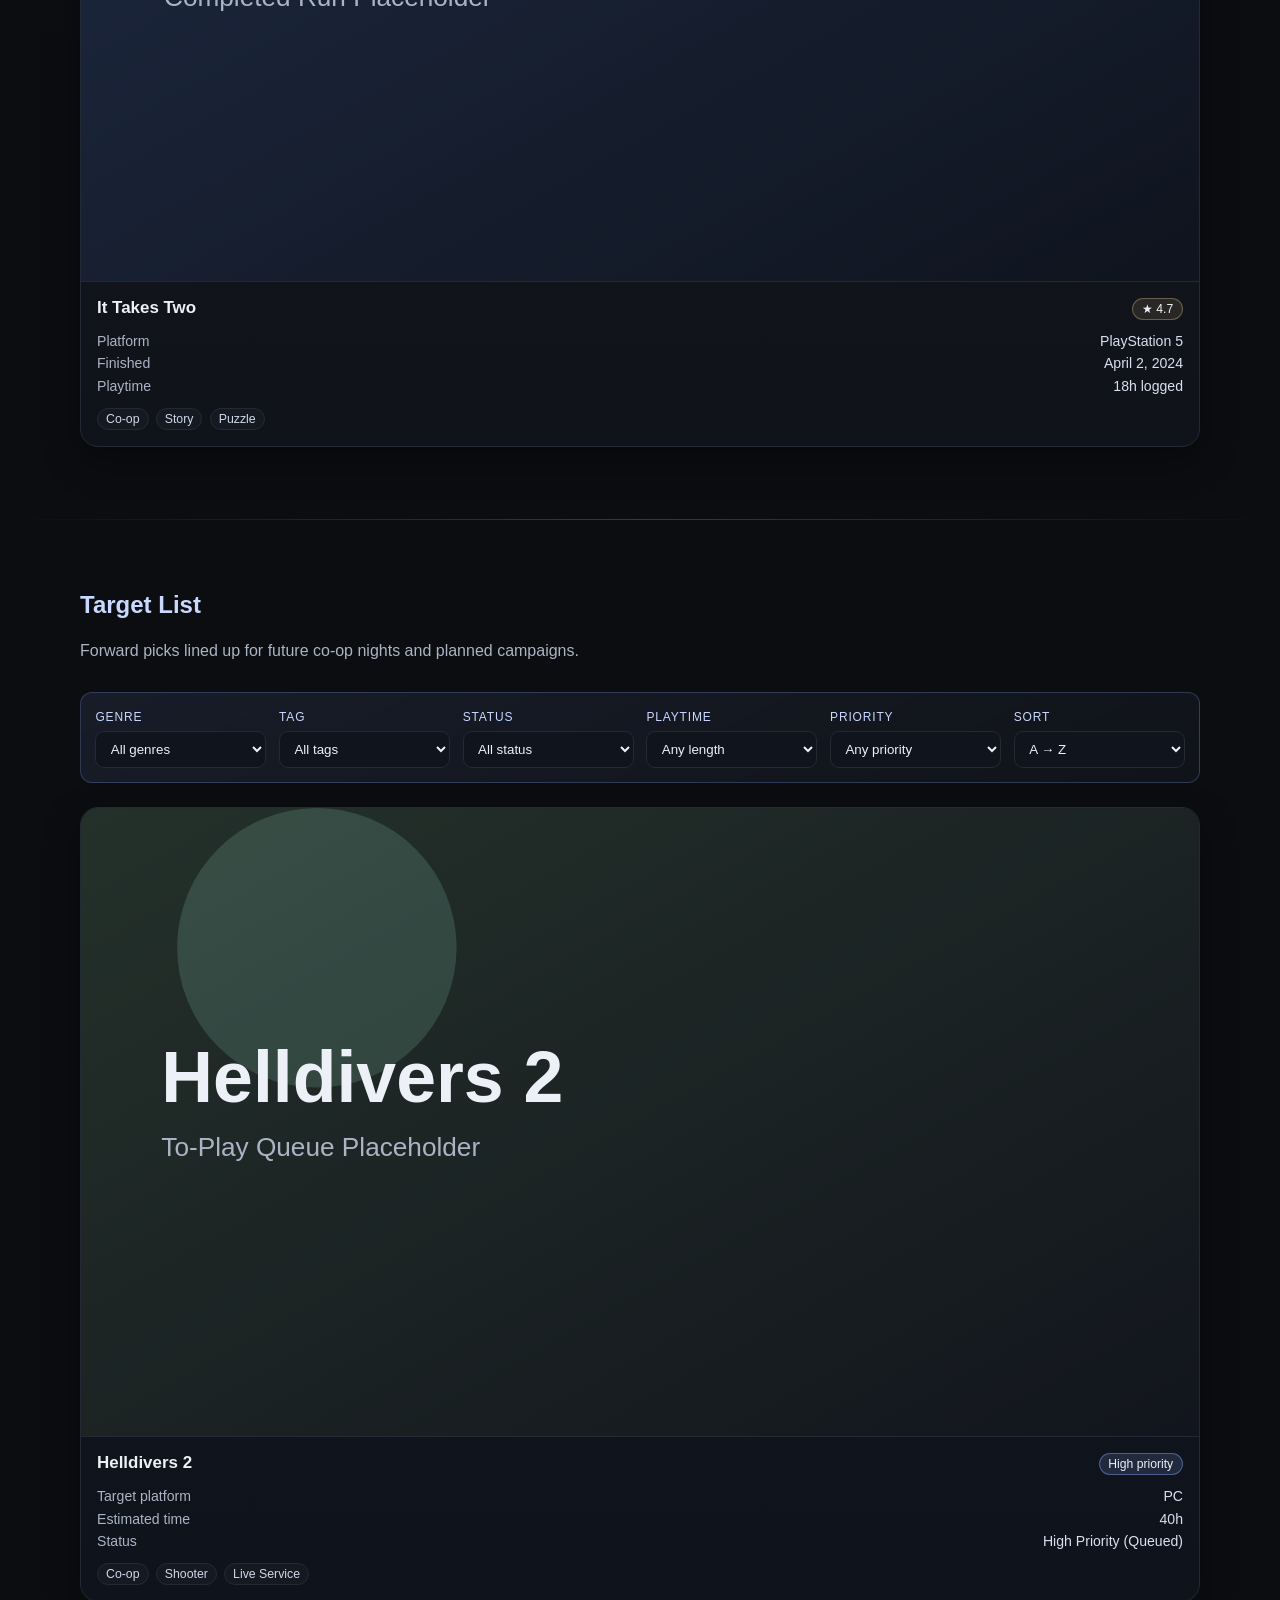
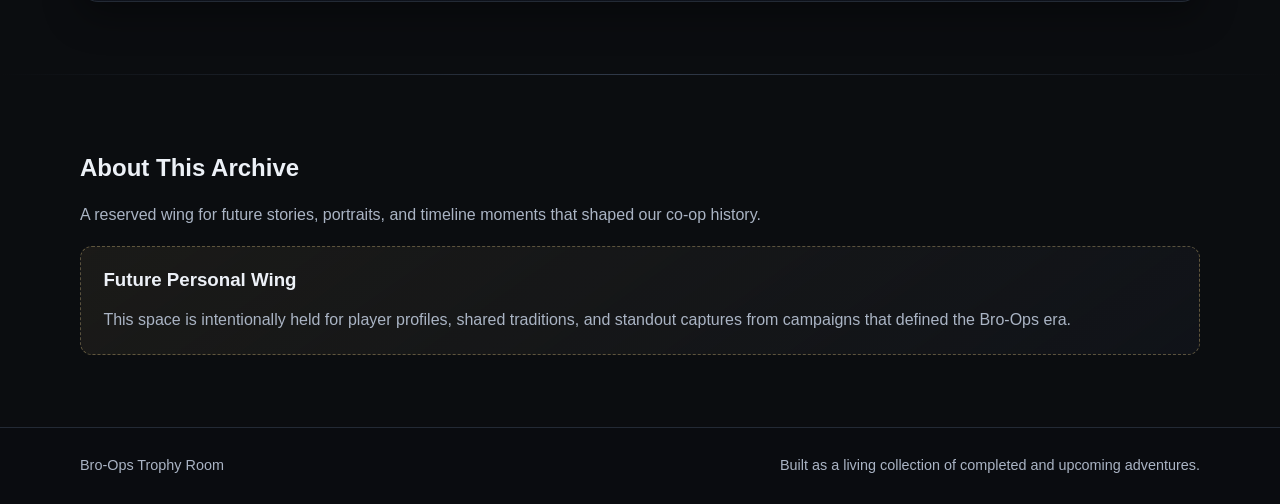
==== commit 5d00d6db: "Refine trophy-room visual identity and section styling" ====
--- a/index.html
+++ b/index.html
@@ -38,6 +38,15 @@
             <div class="hero-callouts" id="hero-callouts" aria-live="polite"></div>
           </div>
           <div class="hero-panel" aria-hidden="true">
+            <div class="hero-panel-inner">
+              <p class="hero-panel-kicker">Archive Chamber</p>
+              <p class="hero-panel-title">Two players. One shared run log.</p>
+              <div class="hero-panel-lines">
+                <span></span>
+                <span></span>
+                <span></span>
+              </div>
+            </div>
             <div class="hero-glow"></div>
           </div>
         </div>
@@ -47,17 +56,17 @@
         <div class="container">
           <div class="section-heading-wrap">
             <h2 id="stats-heading">Collection Snapshot</h2>
-            <p>Automatically calculated from the game data source.</p>
+            <p>Live archive metrics generated directly from this trophy room's game records.</p>
           </div>
           <div id="stats-grid" class="stats-grid" aria-live="polite"></div>
         </div>
       </section>
 
-      <section id="completed" class="section-pad" aria-labelledby="completed-heading">
+      <section id="completed" class="section-pad section-completed" aria-labelledby="completed-heading">
         <div class="container">
           <div class="section-heading-wrap">
             <h2 id="completed-heading">Completed Runs</h2>
-            <p>Finished adventures with details, memories, and completion notes.</p>
+            <p>Earned clears, final ratings, and milestones from finished campaigns.</p>
           </div>
 
           <div class="controls" aria-label="Completed game controls">
@@ -110,11 +119,11 @@
         </div>
       </section>
 
-      <section id="to-play" class="section-pad" aria-labelledby="to-play-heading">
+      <section id="to-play" class="section-pad section-planned" aria-labelledby="to-play-heading">
         <div class="container">
           <div class="section-heading-wrap">
             <h2 id="to-play-heading">Target List</h2>
-            <p>Planned campaigns and future co-op nights currently in the backlog.</p>
+            <p>Forward picks lined up for future co-op nights and planned campaigns.</p>
           </div>
 
           <div class="controls" aria-label="To-play game controls">
@@ -168,20 +177,20 @@
         </div>
       </section>
 
-      <section id="about" class="section-pad" aria-labelledby="about-heading">
+      <section id="about" class="section-pad section-about" aria-labelledby="about-heading">
         <div class="container">
           <div class="section-heading-wrap">
             <h2 id="about-heading">About This Archive</h2>
             <p>
-              Reserved for future stories, portraits, timeline moments, and the evolving history
-              behind our bro-op sessions.
+              A reserved wing for future stories, portraits, and timeline moments that shaped our
+              co-op history.
             </p>
           </div>
           <div class="about-placeholder">
             <h3>Future Personal Wing</h3>
             <p>
-              This section is intentionally staged for upcoming additions such as player bios,
-              shared milestones, co-op traditions, and favorite screenshots.
+              This space is intentionally held for player profiles, shared traditions, and standout
+              captures from campaigns that defined the Bro-Ops era.
             </p>
           </div>
         </div>
--- a/assets/css/styles.css
+++ b/assets/css/styles.css
@@ -3,14 +3,18 @@
   --bg: #0b0d10;
   --bg-elevated: #11141a;
   --bg-soft: #171b23;
+  --bg-panel: #0f141d;
   --line: #232a35;
+  --line-strong: #3a4558;
   --text: #edf1f7;
   --text-soft: #aab4c4;
   --accent: #8ba8ff;
   --accent-soft: rgba(139, 168, 255, 0.15);
-  --success: #8fd3ba;
+  --accent-gold: #d6bb7b;
+  --accent-mint: #8fd3ba;
   --radius-lg: 18px;
   --radius-md: 12px;
+  --radius-sm: 9px;
   --shadow: 0 14px 36px rgba(0, 0, 0, 0.35);
 }
 
@@ -63,6 +67,14 @@
 
 .skip-link:focus {
   top: 1rem;
+}
+
+h1,
+h2,
+h3,
+h4 {
+  margin-top: 0;
+  line-height: 1.2;
 }
 
 /* Header */
@@ -109,6 +121,10 @@
 }
 
 /* Hero */
+.hero {
+  padding-top: 5.2rem;
+}
+
 .hero-layout {
   display: grid;
   gap: 2rem;
@@ -124,14 +140,6 @@
   margin-bottom: 1rem;
 }
 
-h1,
-h2,
-h3,
-h4 {
-  margin-top: 0;
-  line-height: 1.2;
-}
-
 h1 {
   font-size: clamp(2rem, 3.4vw, 3.1rem);
   margin-bottom: 1rem;
@@ -151,7 +159,7 @@
 }
 
 .callout-pill {
-  background: var(--bg-elevated);
+  background: rgba(17, 20, 26, 0.85);
   border: 1px solid var(--line);
   border-radius: 999px;
   padding: 0.55rem 0.95rem;
@@ -161,17 +169,72 @@
 
 .hero-panel {
   position: relative;
-  min-height: 240px;
+  min-height: 260px;
   border-radius: var(--radius-lg);
   border: 1px solid var(--line);
-  background: linear-gradient(155deg, rgba(139, 168, 255, 0.2), rgba(143, 211, 186, 0.08));
+  background: linear-gradient(160deg, rgba(24, 31, 44, 0.96), rgba(12, 15, 21, 0.95));
   overflow: hidden;
+  box-shadow: inset 0 1px 0 rgba(255, 255, 255, 0.04), var(--shadow);
+}
+
+.hero-panel::before {
+  content: "";
+  position: absolute;
+  inset: 12px;
+  border: 1px solid rgba(214, 187, 123, 0.22);
+  border-radius: calc(var(--radius-lg) - 6px);
+  pointer-events: none;
+}
+
+.hero-panel-inner {
+  position: relative;
+  z-index: 2;
+  height: 100%;
+  display: flex;
+  flex-direction: column;
+  justify-content: space-between;
+  padding: 1.25rem;
+}
+
+.hero-panel-kicker {
+  margin: 0;
+  text-transform: uppercase;
+  letter-spacing: 0.13em;
+  font-size: 0.7rem;
+  color: rgba(214, 187, 123, 0.88);
+}
+
+.hero-panel-title {
+  margin: 0;
+  max-width: 26ch;
+  font-weight: 600;
+  color: #dde4f5;
+}
+
+.hero-panel-lines {
+  display: grid;
+  gap: 0.45rem;
+}
+
+.hero-panel-lines span {
+  display: block;
+  height: 2px;
+  border-radius: 999px;
+  background: linear-gradient(90deg, rgba(214, 187, 123, 0.55), rgba(139, 168, 255, 0.05));
+}
+
+.hero-panel-lines span:nth-child(2) {
+  width: 82%;
+}
+
+.hero-panel-lines span:nth-child(3) {
+  width: 64%;
 }
 
 .hero-glow {
   position: absolute;
   inset: 0;
-  background: radial-gradient(circle at 70% 25%, rgba(139, 168, 255, 0.42), transparent 45%);
+  background: radial-gradient(circle at 75% 24%, rgba(139, 168, 255, 0.3), transparent 48%);
 }
 
 /* Shared section components */
@@ -180,7 +243,29 @@
   margin-top: 0.3rem;
 }
 
+.section-completed,
+.section-planned,
+.section-about {
+  position: relative;
+}
+
+.section-completed::before,
+.section-planned::before,
+.section-about::before {
+  content: "";
+  position: absolute;
+  left: 0;
+  right: 0;
+  top: 0;
+  height: 1px;
+  background: linear-gradient(90deg, transparent, rgba(58, 69, 88, 0.8), transparent);
+}
+
 /* Stats */
+.stats {
+  background: linear-gradient(180deg, rgba(12, 16, 23, 0.35), rgba(12, 16, 23, 0));
+}
+
 .stats-grid {
   margin-top: 1.75rem;
   display: grid;
@@ -195,18 +280,54 @@
   padding: 1rem;
 }
 
+.stat-card--featured {
+  background: linear-gradient(160deg, rgba(19, 24, 34, 0.95), rgba(14, 18, 27, 0.95));
+  border-color: rgba(139, 168, 255, 0.45);
+}
+
+.stat-card--detail {
+  background: rgba(17, 20, 26, 0.85);
+}
+
 .stat-label {
   margin: 0;
   color: var(--text-soft);
-  font-size: 0.82rem;
-  letter-spacing: 0.04em;
+  font-size: 0.75rem;
+  letter-spacing: 0.08em;
   text-transform: uppercase;
 }
 
 .stat-value {
-  margin: 0.35rem 0 0;
+  margin: 0.4rem 0 0;
   font-size: 1.45rem;
   font-weight: 600;
+}
+
+.stat-value-compact {
+  font-size: 0.98rem;
+  line-height: 1.35;
+  font-weight: 500;
+}
+
+/* Section identity */
+.section-completed .section-heading-wrap h2,
+.section-completed .control-group label {
+  color: #f0e3c2;
+}
+
+.section-planned .section-heading-wrap h2,
+.section-planned .control-group label {
+  color: #c9d8ff;
+}
+
+.section-completed .controls {
+  border-color: rgba(214, 187, 123, 0.22);
+  background: linear-gradient(155deg, rgba(214, 187, 123, 0.08), rgba(17, 20, 26, 0.9));
+}
+
+.section-planned .controls {
+  border-color: rgba(139, 168, 255, 0.25);
+  background: linear-gradient(155deg, rgba(139, 168, 255, 0.1), rgba(17, 20, 26, 0.9));
 }
 
 /* Controls */
@@ -215,6 +336,9 @@
   display: grid;
   grid-template-columns: repeat(auto-fit, minmax(160px, 1fr));
   gap: 0.8rem;
+  border: 1px solid var(--line);
+  border-radius: var(--radius-md);
+  padding: 0.9rem;
 }
 
 .control-group {
@@ -224,15 +348,16 @@
 }
 
 .control-group label {
-  font-size: 0.8rem;
-  color: var(--text-soft);
+  font-size: 0.75rem;
+  text-transform: uppercase;
+  letter-spacing: 0.07em;
 }
 
 .control-group select {
-  background: var(--bg-elevated);
+  background: var(--bg-panel);
   border: 1px solid var(--line);
   color: var(--text);
-  border-radius: 9px;
+  border-radius: var(--radius-sm);
   padding: 0.55rem 0.65rem;
 }
 
@@ -264,10 +389,24 @@
   cursor: pointer;
 }
 
-.game-card:hover,
-.game-card:focus-visible {
+.section-completed .game-card {
+  background: linear-gradient(180deg, rgba(18, 22, 30, 0.98), rgba(16, 19, 26, 0.95));
+}
+
+.section-completed .game-card:hover,
+.section-completed .game-card:focus-visible {
   transform: translateY(-3px);
-  border-color: #3755a4;
+  border-color: rgba(214, 187, 123, 0.55);
+}
+
+.section-planned .game-card {
+  background: linear-gradient(180deg, rgba(18, 22, 31, 0.98), rgba(15, 19, 28, 0.95));
+}
+
+.section-planned .game-card:hover,
+.section-planned .game-card:focus-visible {
+  transform: translateY(-3px);
+  border-color: rgba(139, 168, 255, 0.6);
 }
 
 .cover-wrap {
@@ -301,18 +440,43 @@
 .priority-chip {
   border-radius: 999px;
   border: 1px solid var(--line);
+  padding: 0.2rem 0.55rem;
+  font-size: 0.76rem;
+  white-space: nowrap;
+}
+
+.rating-chip {
+  background: rgba(214, 187, 123, 0.12);
+  border-color: rgba(214, 187, 123, 0.38);
+}
+
+.priority-chip {
   background: var(--accent-soft);
-  padding: 0.2rem 0.55rem;
-  font-size: 0.78rem;
-  white-space: nowrap;
+  border-color: rgba(139, 168, 255, 0.42);
 }
 
 .card-meta {
   margin-top: 0.8rem;
-  color: var(--text-soft);
-  font-size: 0.92rem;
-  display: grid;
-  gap: 0.28rem;
+  display: grid;
+  gap: 0.4rem;
+}
+
+.meta-item {
+  display: flex;
+  justify-content: space-between;
+  gap: 0.8rem;
+  font-size: 0.88rem;
+}
+
+.meta-item dt {
+  margin: 0;
+  color: var(--text-soft);
+}
+
+.meta-item dd {
+  margin: 0;
+  color: #d8e0f0;
+  text-align: right;
 }
 
 .tags {
@@ -331,13 +495,39 @@
   background: #151a22;
 }
 
+.empty-state {
+  grid-column: 1 / -1;
+  border: 1px dashed var(--line-strong);
+  border-radius: var(--radius-md);
+  background: linear-gradient(145deg, rgba(139, 168, 255, 0.08), rgba(17, 20, 26, 0.75));
+  padding: 1.2rem;
+}
+
+.empty-state h3 {
+  margin: 0;
+  font-size: 1rem;
+}
+
+.empty-state p {
+  margin: 0.45rem 0 0;
+  color: var(--text-soft);
+}
+
 /* About */
+.section-about {
+  padding-top: 5rem;
+}
+
 .about-placeholder {
   margin-top: 1.2rem;
-  border: 1px dashed #384459;
+  border: 1px dashed rgba(214, 187, 123, 0.38);
   border-radius: var(--radius-md);
-  background: linear-gradient(145deg, rgba(139, 168, 255, 0.08), rgba(17, 20, 26, 0.8));
+  background: linear-gradient(145deg, rgba(214, 187, 123, 0.08), rgba(17, 20, 26, 0.88));
   padding: 1.4rem;
+}
+
+.about-placeholder h3 {
+  margin-bottom: 0.5rem;
 }
 
 .about-placeholder p {
@@ -390,7 +580,7 @@
   overflow-y: auto;
   border: 1px solid var(--line);
   border-radius: var(--radius-lg);
-  background: #0f141d;
+  background: var(--bg-panel);
   padding: 1.2rem;
   box-shadow: var(--shadow);
 }
@@ -402,7 +592,7 @@
   border: 1px solid var(--line);
   background: var(--bg-soft);
   color: var(--text);
-  border-radius: 9px;
+  border-radius: var(--radius-sm);
   width: 34px;
   height: 34px;
   cursor: pointer;
@@ -450,7 +640,7 @@
   }
 
   .hero-panel {
-    min-height: 170px;
+    min-height: 190px;
   }
 
   .footer-inner {
@@ -465,6 +655,15 @@
 
   .section-pad {
     padding: 3.3rem 0;
+  }
+
+  .meta-item {
+    flex-direction: column;
+    gap: 0.1rem;
+  }
+
+  .meta-item dd {
+    text-align: left;
   }
 }
 
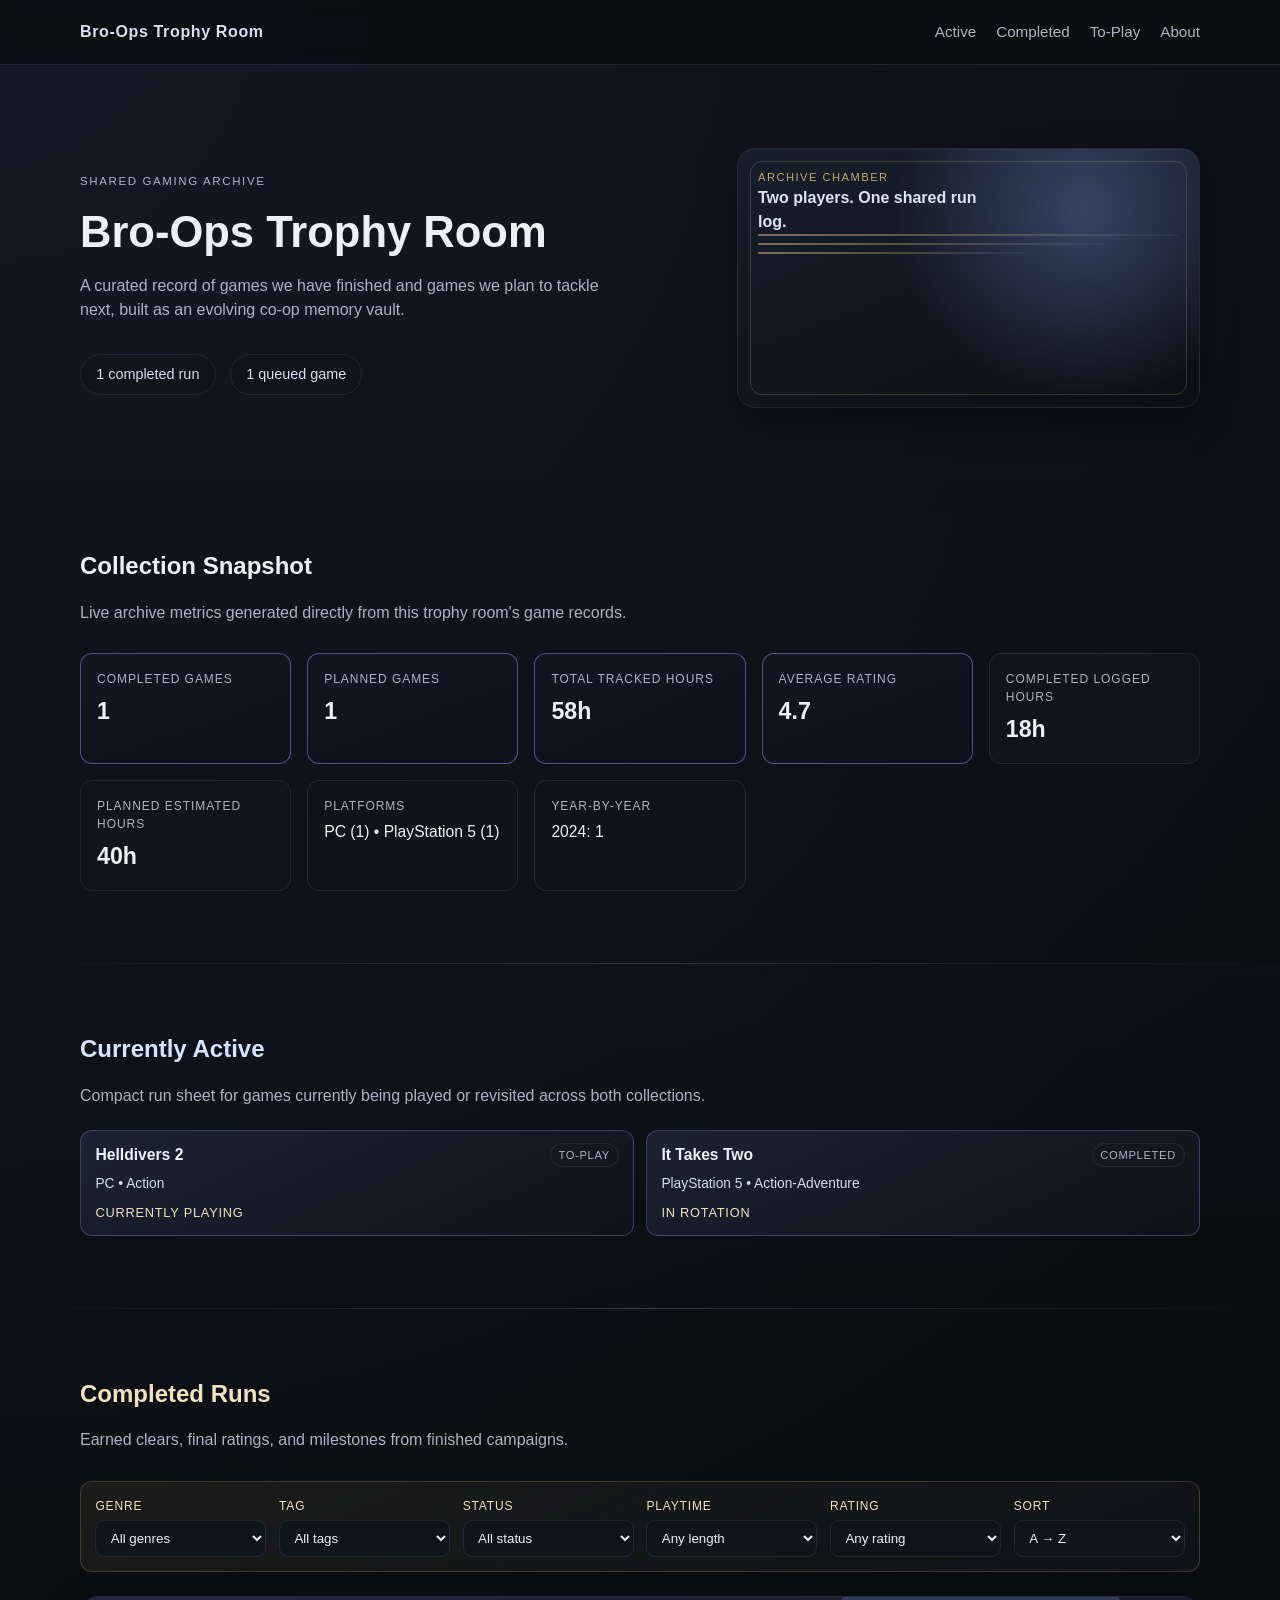
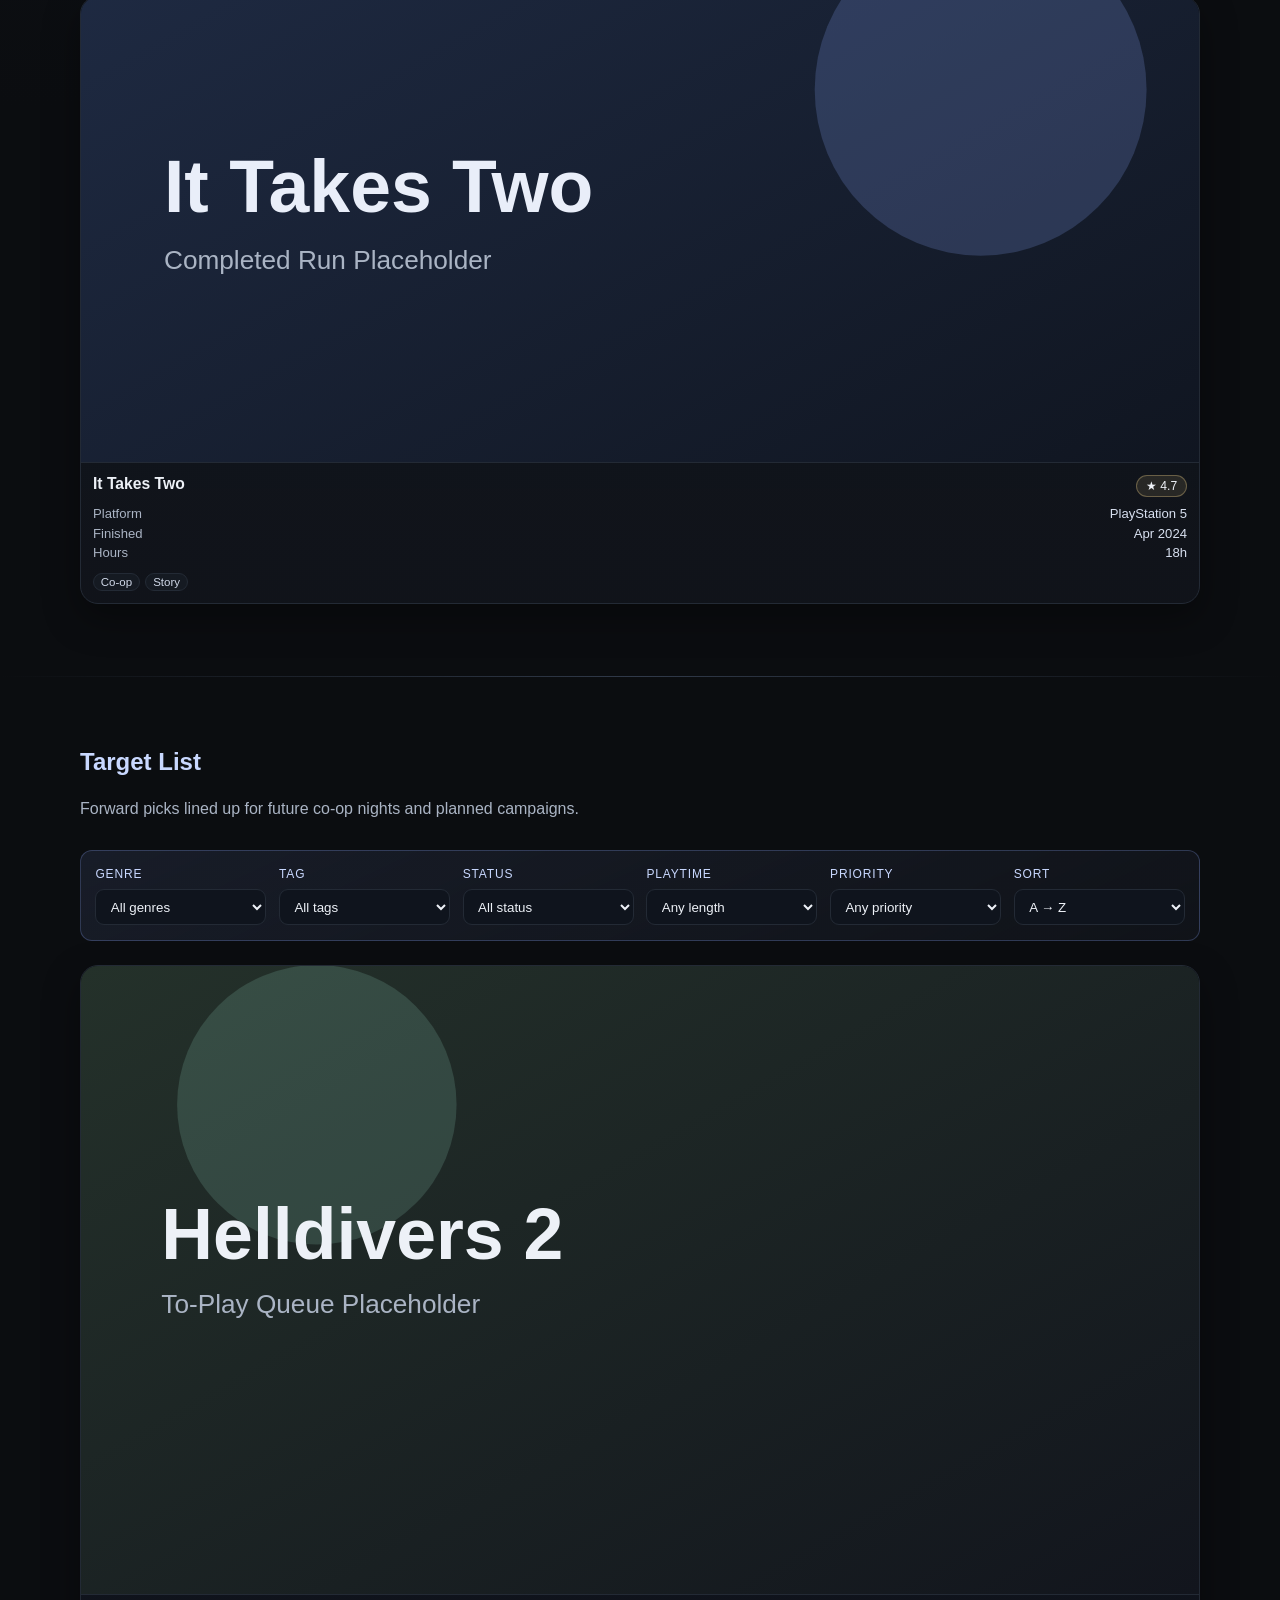
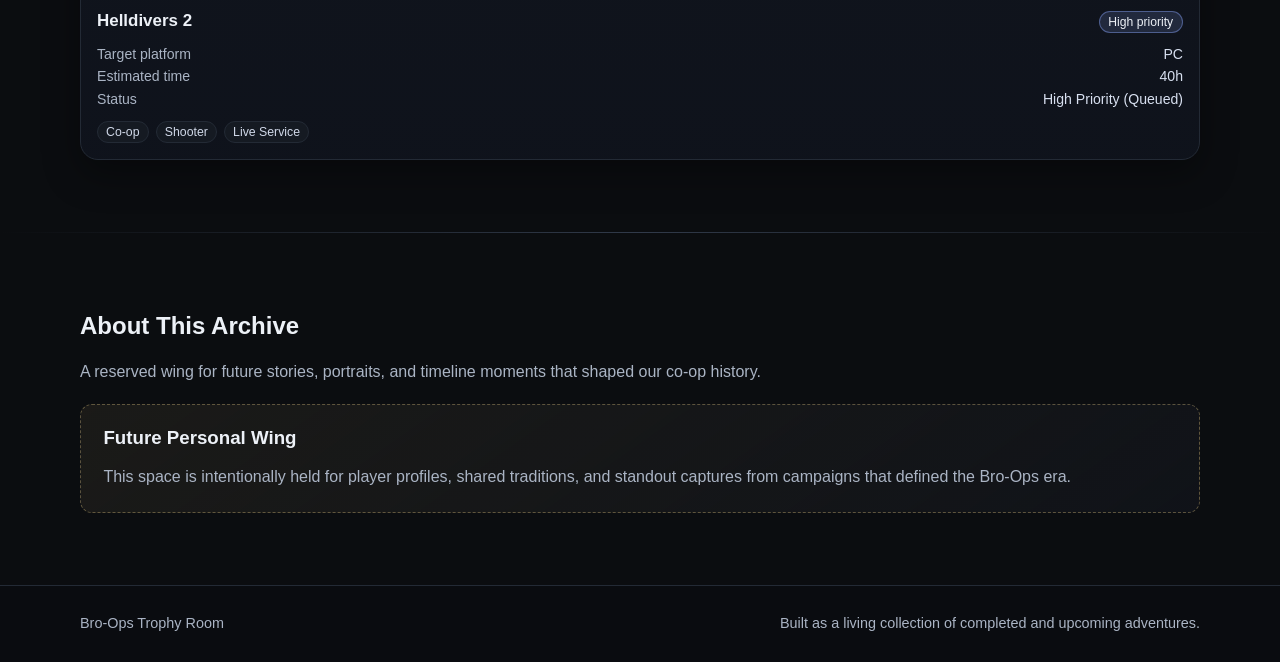
==== commit 6e9285a8: "Add compact completed archive cards and cross-collection active section" ====
--- a/index.html
+++ b/index.html
@@ -17,6 +17,7 @@
         <p class="brand-mark">Bro-Ops Trophy Room</p>
         <nav aria-label="Primary">
           <ul class="nav-list">
+            <li><a href="#active">Active</a></li>
             <li><a href="#completed">Completed</a></li>
             <li><a href="#to-play">To-Play</a></li>
             <li><a href="#about">About</a></li>
@@ -59,6 +60,16 @@
             <p>Live archive metrics generated directly from this trophy room's game records.</p>
           </div>
           <div id="stats-grid" class="stats-grid" aria-live="polite"></div>
+        </div>
+      </section>
+
+      <section id="active" class="section-pad section-active" aria-labelledby="active-heading">
+        <div class="container">
+          <div class="section-heading-wrap">
+            <h2 id="active-heading">Currently Active</h2>
+            <p>Compact run sheet for games currently being played or revisited across both collections.</p>
+          </div>
+          <div id="active-grid" class="active-grid" aria-live="polite"></div>
         </div>
       </section>
 
--- a/assets/css/styles.css
+++ b/assets/css/styles.css
@@ -243,12 +243,14 @@
   margin-top: 0.3rem;
 }
 
+.section-active,
 .section-completed,
 .section-planned,
 .section-about {
   position: relative;
 }
 
+.section-active::before,
 .section-completed::before,
 .section-planned::before,
 .section-about::before {
@@ -309,6 +311,65 @@
   font-weight: 500;
 }
 
+
+.section-active .section-heading-wrap h2 {
+  color: #d7e4ff;
+}
+
+.section-active {
+  background: linear-gradient(180deg, rgba(12, 18, 28, 0.45), rgba(12, 18, 28, 0));
+}
+
+.active-grid {
+  margin-top: 1.35rem;
+  display: grid;
+  grid-template-columns: repeat(auto-fit, minmax(235px, 1fr));
+  gap: 0.75rem;
+}
+
+.active-card {
+  border: 1px solid rgba(139, 168, 255, 0.28);
+  border-radius: var(--radius-md);
+  background: linear-gradient(155deg, rgba(139, 168, 255, 0.12), rgba(17, 20, 26, 0.9));
+  padding: 0.8rem 0.9rem;
+}
+
+.active-card-header {
+  display: flex;
+  align-items: center;
+  justify-content: space-between;
+  gap: 0.6rem;
+}
+
+.active-card h3 {
+  margin: 0;
+  font-size: 0.98rem;
+}
+
+.active-source-chip {
+  border: 1px solid var(--line);
+  border-radius: 999px;
+  font-size: 0.7rem;
+  color: var(--text-soft);
+  padding: 0.15rem 0.48rem;
+  text-transform: uppercase;
+  letter-spacing: 0.06em;
+}
+
+.active-meta {
+  margin: 0.45rem 0 0;
+  color: #d4deef;
+  font-size: 0.86rem;
+}
+
+.active-state {
+  margin: 0.5rem 0 0;
+  color: #f0e3c2;
+  font-size: 0.8rem;
+  text-transform: uppercase;
+  letter-spacing: 0.06em;
+}
+
 /* Section identity */
 .section-completed .section-heading-wrap h2,
 .section-completed .control-group label {
@@ -399,6 +460,43 @@
   border-color: rgba(214, 187, 123, 0.55);
 }
 
+
+.section-completed .card-grid {
+  grid-template-columns: repeat(auto-fit, minmax(220px, 1fr));
+  gap: 0.75rem;
+}
+
+.section-completed .cover-wrap {
+  aspect-ratio: 2.4 / 1;
+}
+
+.section-completed .card-content {
+  padding: 0.75rem;
+}
+
+.section-completed .card-title-row h3 {
+  font-size: 0.98rem;
+}
+
+.section-completed .card-meta {
+  margin-top: 0.55rem;
+  gap: 0.28rem;
+}
+
+.section-completed .meta-item {
+  font-size: 0.82rem;
+}
+
+.section-completed .tags {
+  margin-top: 0.6rem;
+  gap: 0.35rem;
+}
+
+.section-completed .tag {
+  font-size: 0.72rem;
+  padding: 0.12rem 0.42rem;
+}
+
 .section-planned .game-card {
   background: linear-gradient(180deg, rgba(18, 22, 31, 0.98), rgba(15, 19, 28, 0.95));
 }
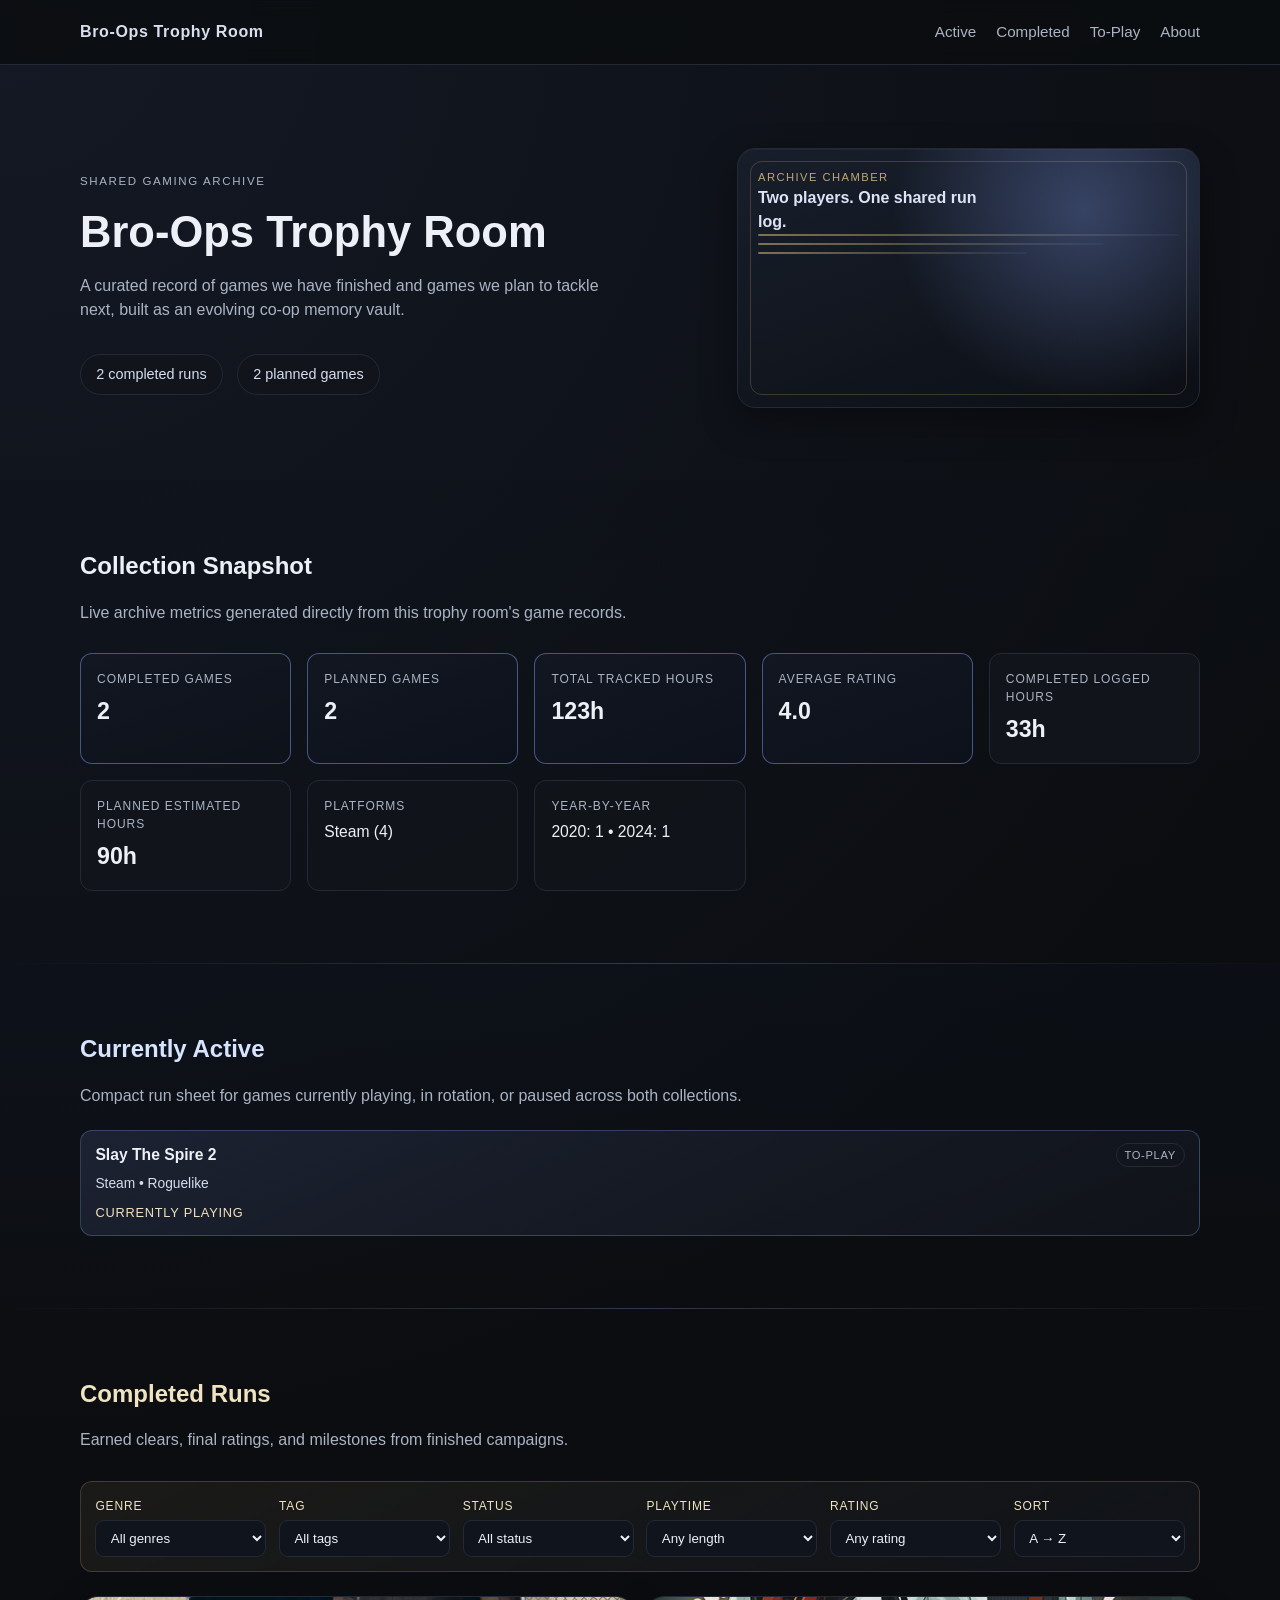
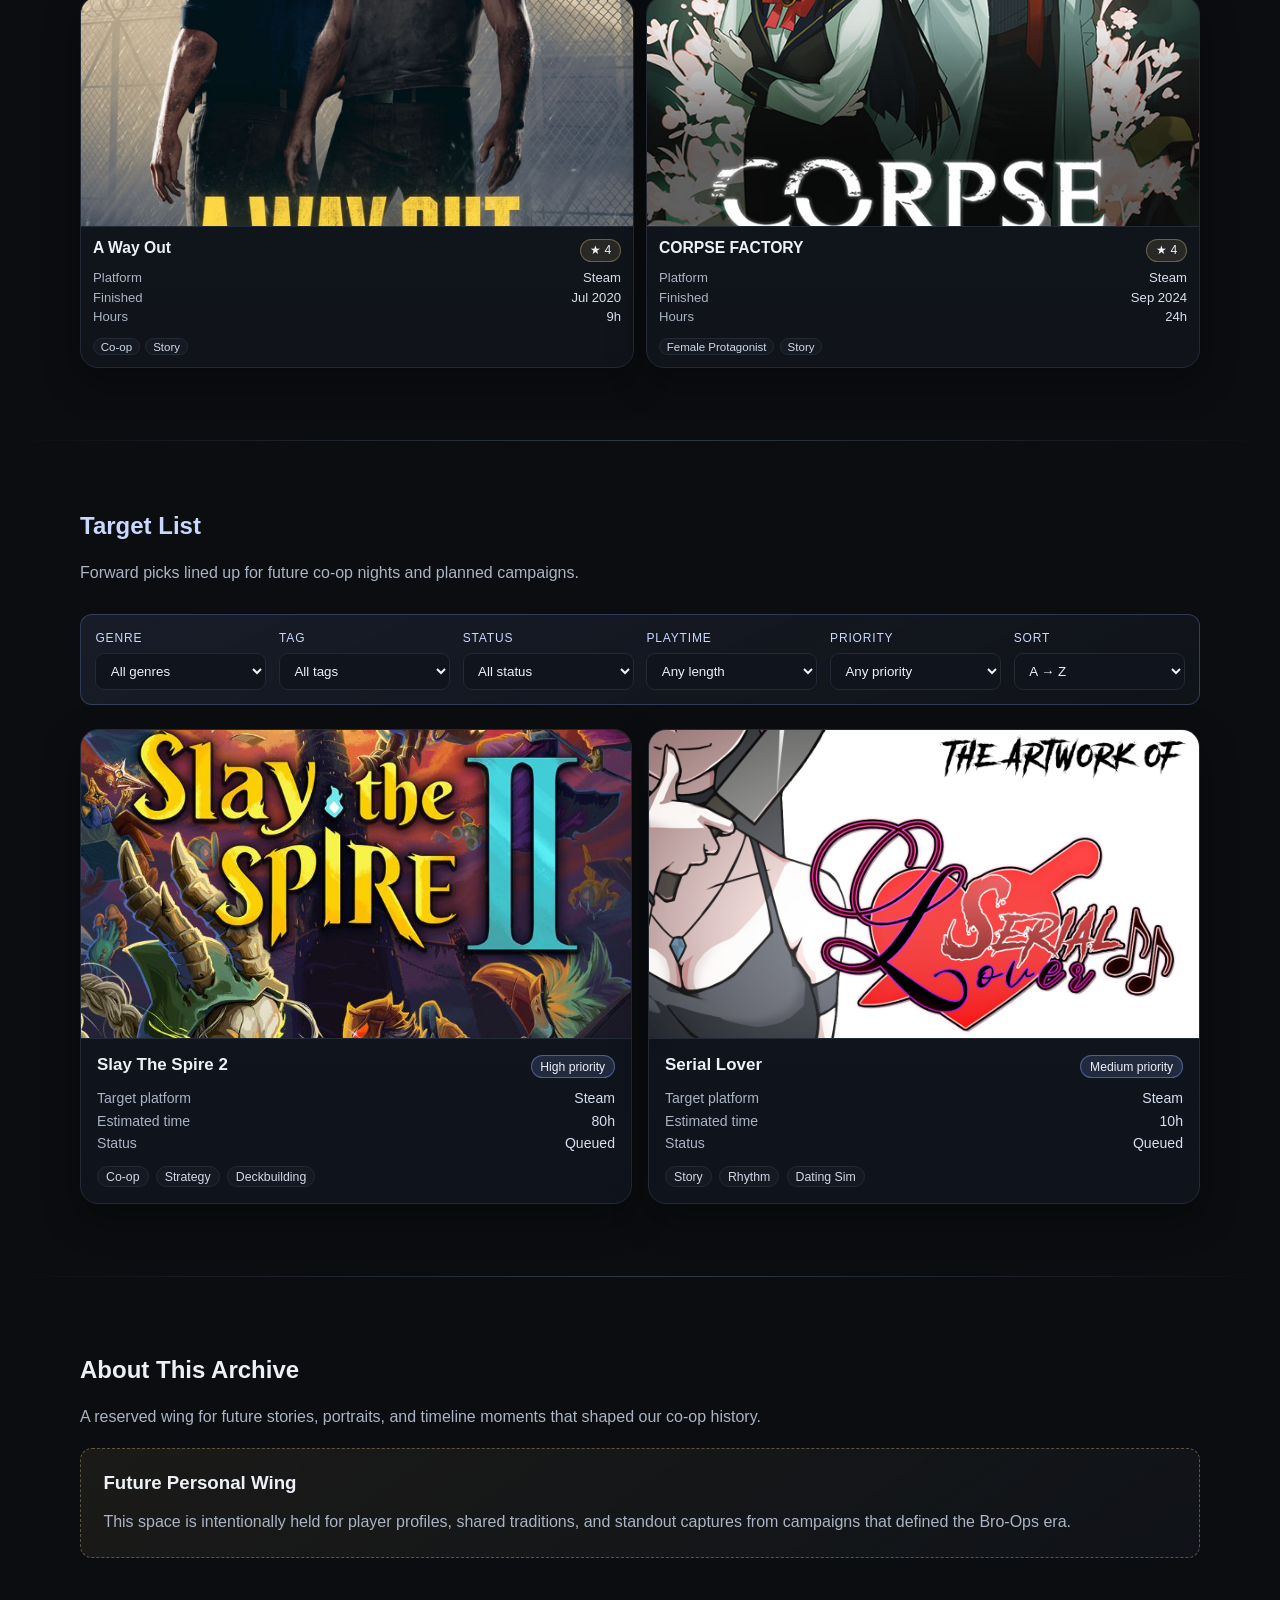
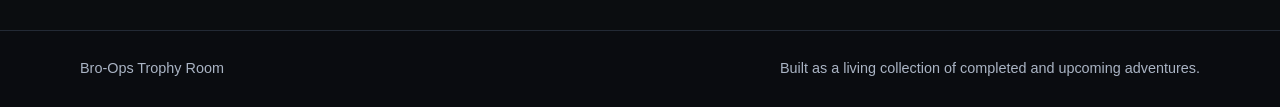
==== commit 5524755a: "Polish active-state copy and modal visibility" ====
--- a/index.html
+++ b/index.html
@@ -67,7 +67,7 @@
         <div class="container">
           <div class="section-heading-wrap">
             <h2 id="active-heading">Currently Active</h2>
-            <p>Compact run sheet for games currently being played or revisited across both collections.</p>
+            <p>Compact run sheet for games currently playing, in rotation, or paused across both collections.</p>
           </div>
           <div id="active-grid" class="active-grid" aria-live="polite"></div>
         </div>
@@ -97,7 +97,6 @@
               <label for="completed-status">Status</label>
               <select id="completed-status" data-target="completed">
                 <option value="all">All status</option>
-                <option value="completed">Completed</option>
               </select>
             </div>
             <div class="control-group">
@@ -154,7 +153,6 @@
               <label for="planned-status">Status</label>
               <select id="planned-status" data-target="planned">
                 <option value="all">All status</option>
-                <option value="queued">Queued</option>
               </select>
             </div>
             <div class="control-group">
--- a/assets/css/styles.css
+++ b/assets/css/styles.css
@@ -328,10 +328,22 @@
 }
 
 .active-card {
+  width: 100%;
   border: 1px solid rgba(139, 168, 255, 0.28);
   border-radius: var(--radius-md);
   background: linear-gradient(155deg, rgba(139, 168, 255, 0.12), rgba(17, 20, 26, 0.9));
   padding: 0.8rem 0.9rem;
+  color: inherit;
+  font: inherit;
+  text-align: left;
+  cursor: pointer;
+  transition: transform 180ms ease, border-color 180ms ease;
+}
+
+.active-card:hover,
+.active-card:focus-visible {
+  border-color: rgba(139, 168, 255, 0.55);
+  transform: translateY(-2px);
 }
 
 .active-card-header {
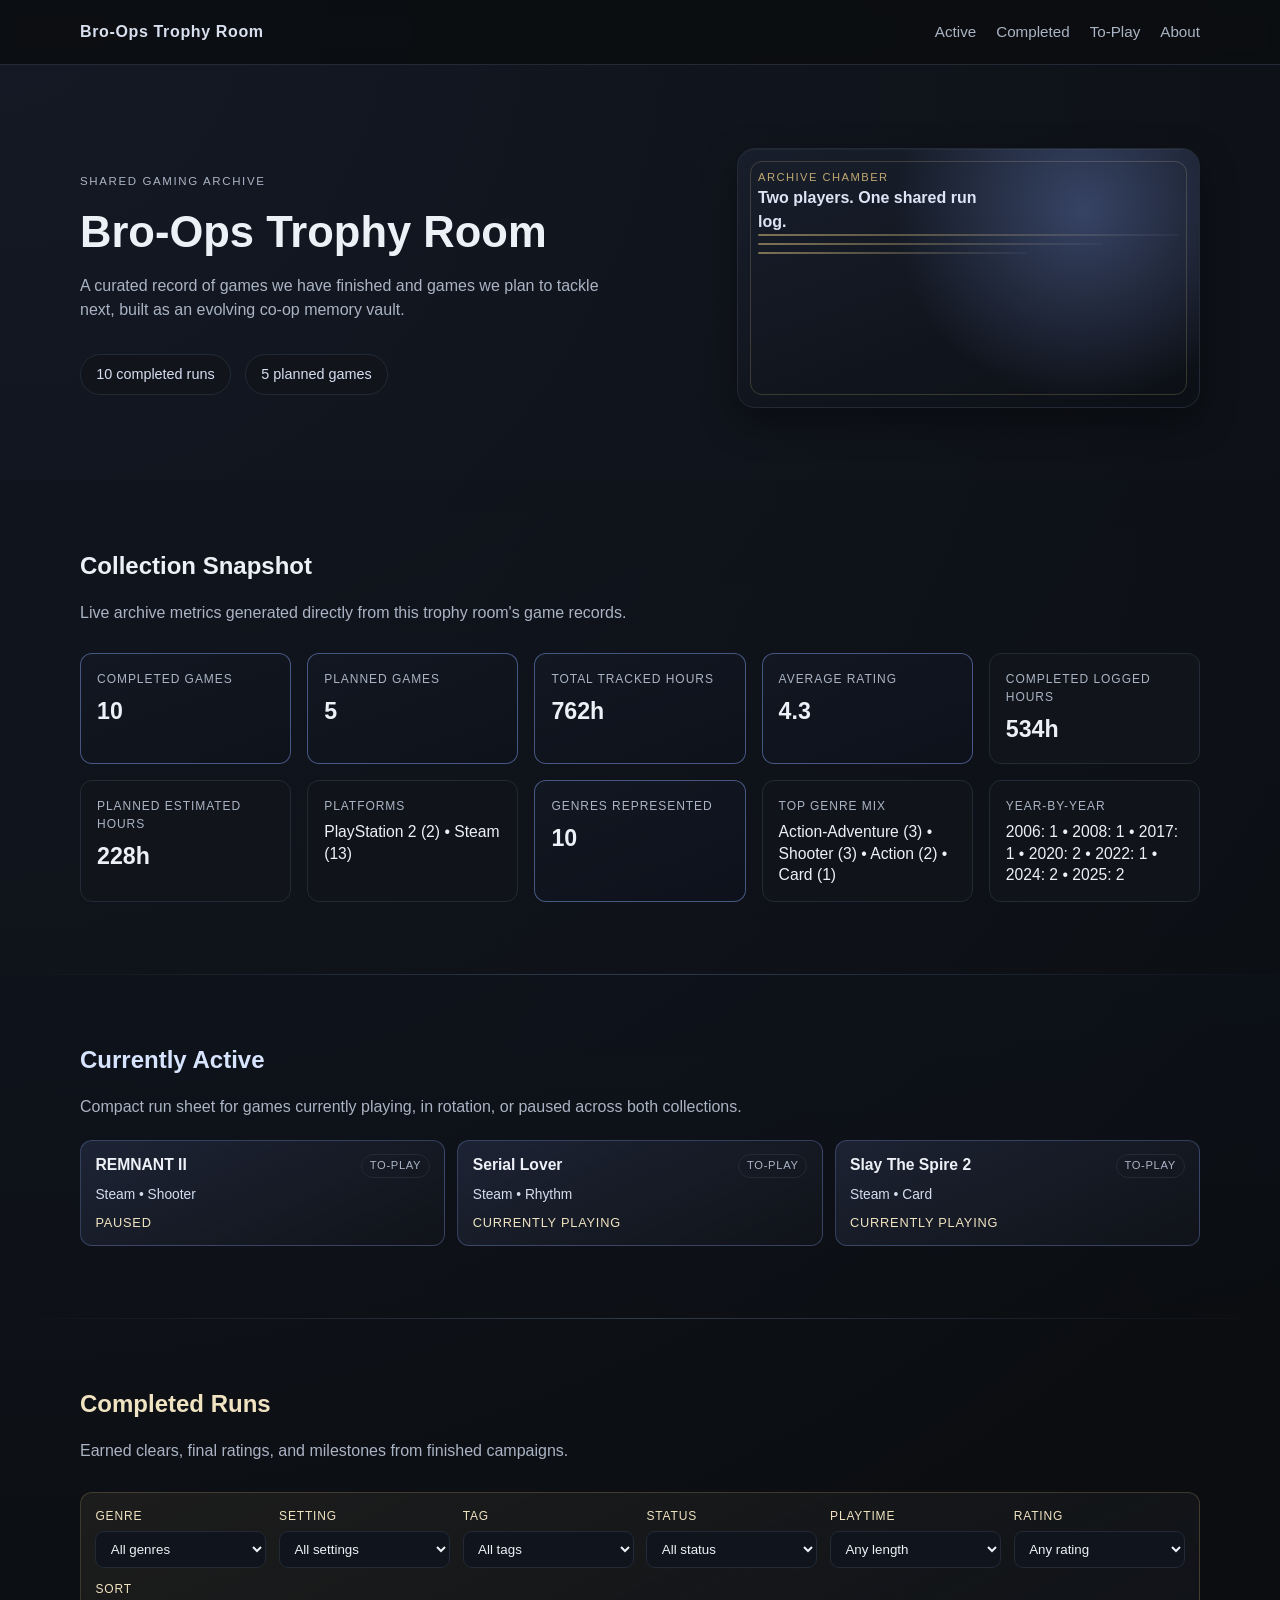
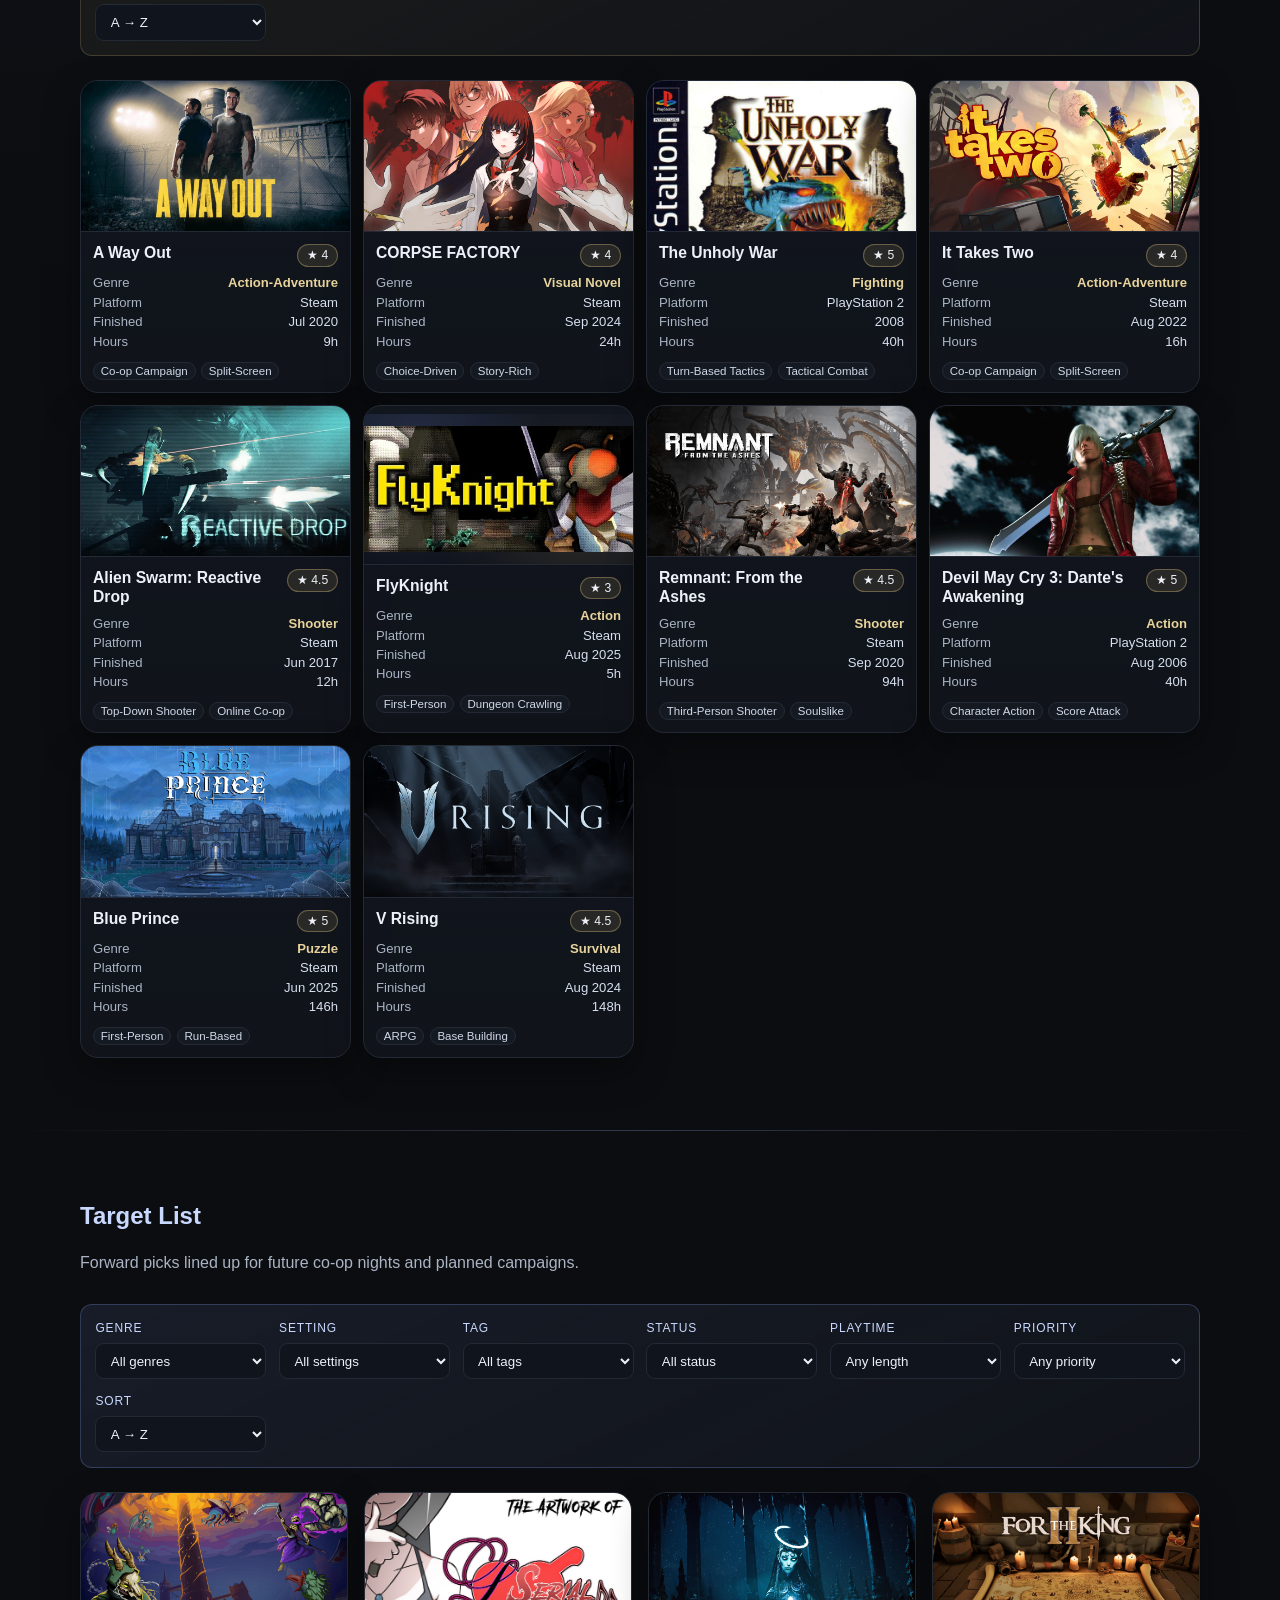
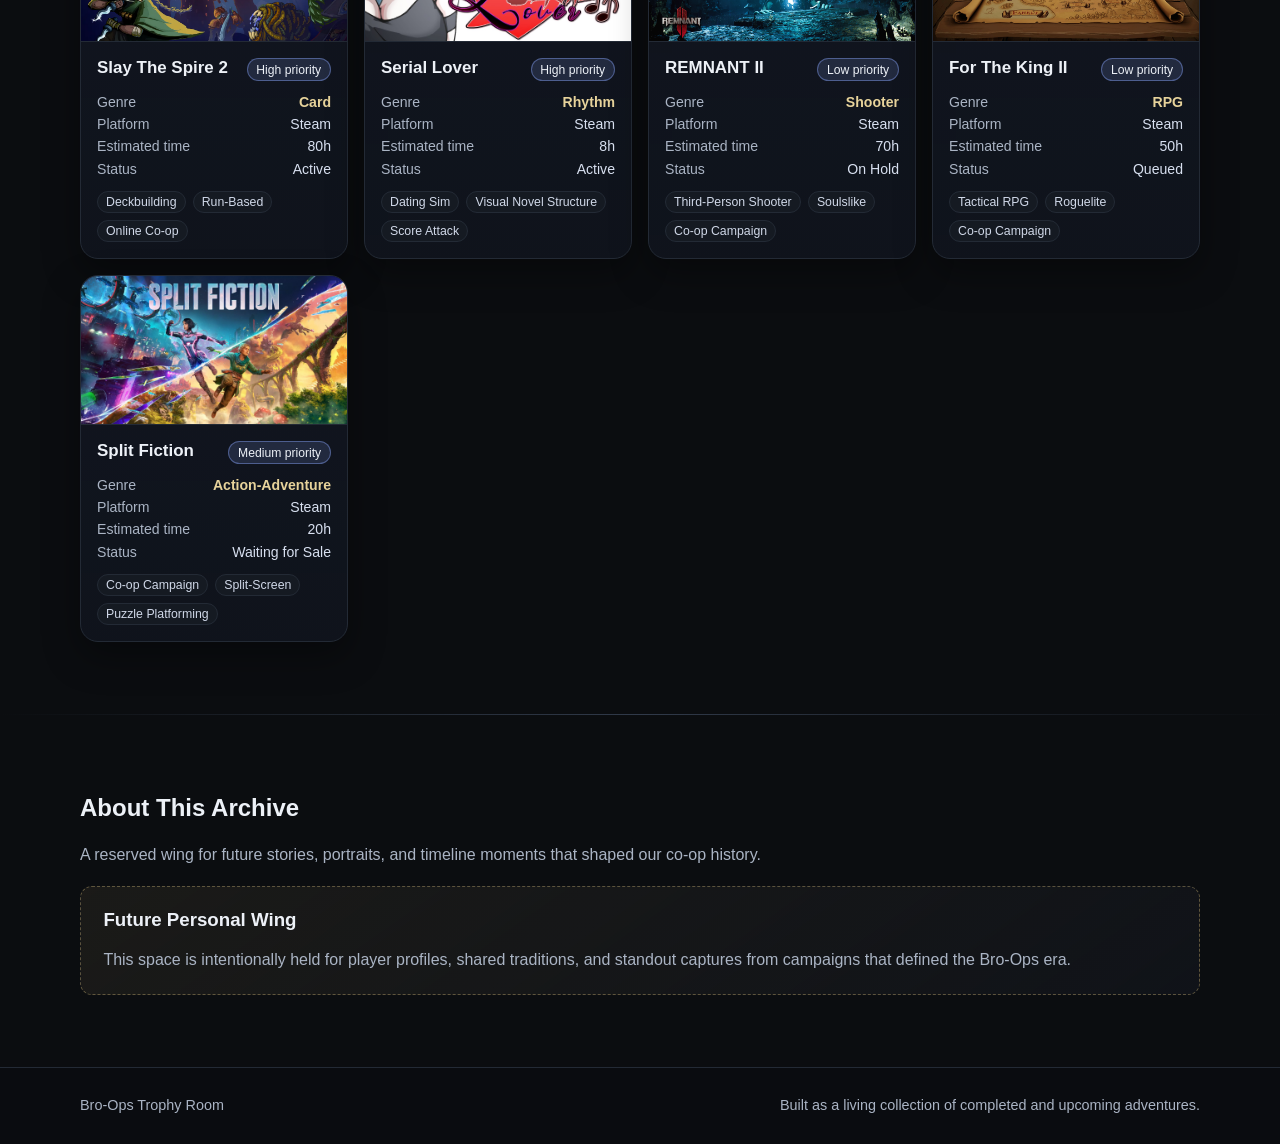
==== commit 3e19f104: "Polish genre visibility, setting filters, and modal structure" ====
--- a/index.html
+++ b/index.html
@@ -88,6 +88,12 @@
               </select>
             </div>
             <div class="control-group">
+              <label for="completed-setting">Setting</label>
+              <select id="completed-setting" data-target="completed">
+                <option value="all">All settings</option>
+              </select>
+            </div>
+            <div class="control-group">
               <label for="completed-tag">Tag</label>
               <select id="completed-tag" data-target="completed">
                 <option value="all">All tags</option>
@@ -141,6 +147,12 @@
               <label for="planned-genre">Genre</label>
               <select id="planned-genre" data-target="planned">
                 <option value="all">All genres</option>
+              </select>
+            </div>
+            <div class="control-group">
+              <label for="planned-setting">Setting</label>
+              <select id="planned-setting" data-target="planned">
+                <option value="all">All settings</option>
               </select>
             </div>
             <div class="control-group">
--- a/assets/css/styles.css
+++ b/assets/css/styles.css
@@ -407,7 +407,7 @@
 .controls {
   margin-top: 1.8rem;
   display: grid;
-  grid-template-columns: repeat(auto-fit, minmax(160px, 1fr));
+  grid-template-columns: repeat(auto-fit, minmax(150px, 1fr));
   gap: 0.8rem;
   border: 1px solid var(--line);
   border-radius: var(--radius-md);
@@ -479,7 +479,7 @@
 }
 
 .section-completed .cover-wrap {
-  aspect-ratio: 2.4 / 1;
+  aspect-ratio: 16 / 9;
 }
 
 .section-completed .card-content {
@@ -521,13 +521,60 @@
 
 .cover-wrap {
   aspect-ratio: 16 / 9;
-  background: #0f1318;
+  background:
+    radial-gradient(circle at 20% 22%, rgba(139, 168, 255, 0.16), transparent 52%),
+    radial-gradient(circle at 80% 72%, rgba(214, 187, 123, 0.14), transparent 58%),
+    linear-gradient(160deg, #121723, #0c1018);
   border-bottom: 1px solid var(--line);
+  display: grid;
+  place-items: center;
+  overflow: hidden;
 }
 
 .cover-wrap img {
   height: 100%;
-  object-fit: cover;
+  width: 100%;
+  object-fit: contain;
+  object-position: center;
+}
+
+.cover-wrap--placeholder,
+.modal-cover--placeholder {
+  border-style: solid;
+}
+
+.cover-placeholder {
+  width: 100%;
+  height: 100%;
+  padding: 0.8rem;
+  display: grid;
+  place-items: center;
+  align-content: center;
+  gap: 0.35rem;
+  text-align: center;
+}
+
+.cover-placeholder__badge {
+  font-size: 0.66rem;
+  text-transform: uppercase;
+  letter-spacing: 0.1em;
+  border: 1px solid var(--line-strong);
+  border-radius: 999px;
+  color: var(--text-soft);
+  background: rgba(13, 16, 24, 0.78);
+  padding: 0.18rem 0.45rem;
+}
+
+.cover-placeholder p {
+  margin: 0;
+  color: #d3dbec;
+  font-size: 0.78rem;
+  max-width: 22ch;
+  line-height: 1.35;
+}
+
+.cover-placeholder--modal p {
+  font-size: 0.92rem;
 }
 
 .card-content {
@@ -587,6 +634,11 @@
   margin: 0;
   color: #d8e0f0;
   text-align: right;
+}
+
+.meta-item--genre dd {
+  color: #e7d39b;
+  font-weight: 600;
 }
 
 .tags {
@@ -685,7 +737,7 @@
 
 .modal-content {
   position: relative;
-  width: min(680px, calc(100% - 2rem));
+  width: min(880px, calc(100% - 2rem));
   max-height: 88dvh;
   overflow-y: auto;
   border: 1px solid var(--line);
@@ -709,20 +761,76 @@
   font-size: 1.15rem;
 }
 
+.modal-layout {
+  display: grid;
+  grid-template-columns: minmax(220px, 0.8fr) minmax(0, 1.3fr);
+  gap: 1rem;
+  align-items: start;
+}
+
+.modal-cover {
+  align-self: stretch;
+  aspect-ratio: 3 / 4;
+  border: 1px solid var(--line);
+  border-radius: var(--radius-md);
+  background:
+    radial-gradient(circle at 22% 22%, rgba(139, 168, 255, 0.16), transparent 52%),
+    radial-gradient(circle at 78% 74%, rgba(214, 187, 123, 0.14), transparent 58%),
+    linear-gradient(170deg, #111726, #0b0f16);
+  display: grid;
+  place-items: center;
+  overflow: hidden;
+}
+
+.modal-cover img {
+  width: 100%;
+  height: 100%;
+  object-fit: contain;
+  object-position: center;
+}
+
+.modal-details {
+  min-width: 0;
+  display: grid;
+  gap: 1rem;
+}
+
+.modal-header {
+  border-bottom: 1px solid var(--line);
+  padding-bottom: 0.8rem;
+}
+
 .modal-title {
-  margin-bottom: 0.35rem;
+  margin: 0 0 0.35rem;
+  padding-right: 2.2rem;
 }
 
 .modal-subtitle {
-  margin-top: 0;
-  color: var(--text-soft);
+  margin: 0;
+  color: var(--text-soft);
+}
+
+.modal-section {
+  display: grid;
+  gap: 0.7rem;
+}
+
+.modal-section-title {
+  margin: 0;
+  color: var(--text-soft);
+  font-size: 0.77rem;
+  text-transform: uppercase;
+  letter-spacing: 0.08em;
 }
 
 .modal-grid {
-  margin-top: 1.1rem;
-  display: grid;
-  gap: 0.85rem;
-  grid-template-columns: repeat(auto-fit, minmax(210px, 1fr));
+  display: grid;
+  gap: 0.72rem;
+}
+
+.modal-grid--primary,
+.modal-grid--taxonomy {
+  grid-template-columns: repeat(auto-fit, minmax(190px, 1fr));
 }
 
 .modal-field {
@@ -735,13 +843,49 @@
 .modal-field h4 {
   margin: 0;
   color: var(--text-soft);
-  font-size: 0.8rem;
+  font-size: 0.75rem;
   text-transform: uppercase;
-  letter-spacing: 0.04em;
+  letter-spacing: 0.06em;
 }
 
 .modal-field p {
-  margin: 0.4rem 0 0;
+  margin: 0.36rem 0 0;
+}
+
+.modal-tag-row {
+  margin-top: 0.1rem;
+  display: flex;
+  flex-wrap: wrap;
+  gap: 0.35rem;
+}
+
+.tag--modal {
+  font-size: 0.72rem;
+}
+
+.modal-section--long-text {
+  grid-template-columns: 1fr;
+}
+
+.modal-long-text-card {
+  border: 1px solid var(--line);
+  border-radius: 11px;
+  background: rgba(17, 20, 26, 0.92);
+  padding: 0.8rem;
+}
+
+.modal-long-text-card h4 {
+  margin: 0;
+  color: var(--text-soft);
+  font-size: 0.75rem;
+  text-transform: uppercase;
+  letter-spacing: 0.06em;
+}
+
+.modal-long-text-card p {
+  margin: 0.45rem 0 0;
+  color: #d7e0ef;
+  line-height: 1.45;
 }
 
 @media (max-width: 900px) {
@@ -751,6 +895,15 @@
 
   .hero-panel {
     min-height: 190px;
+  }
+
+  .modal-layout {
+    grid-template-columns: 1fr;
+  }
+
+  .modal-cover {
+    width: min(260px, 100%);
+    justify-self: center;
   }
 
   .footer-inner {
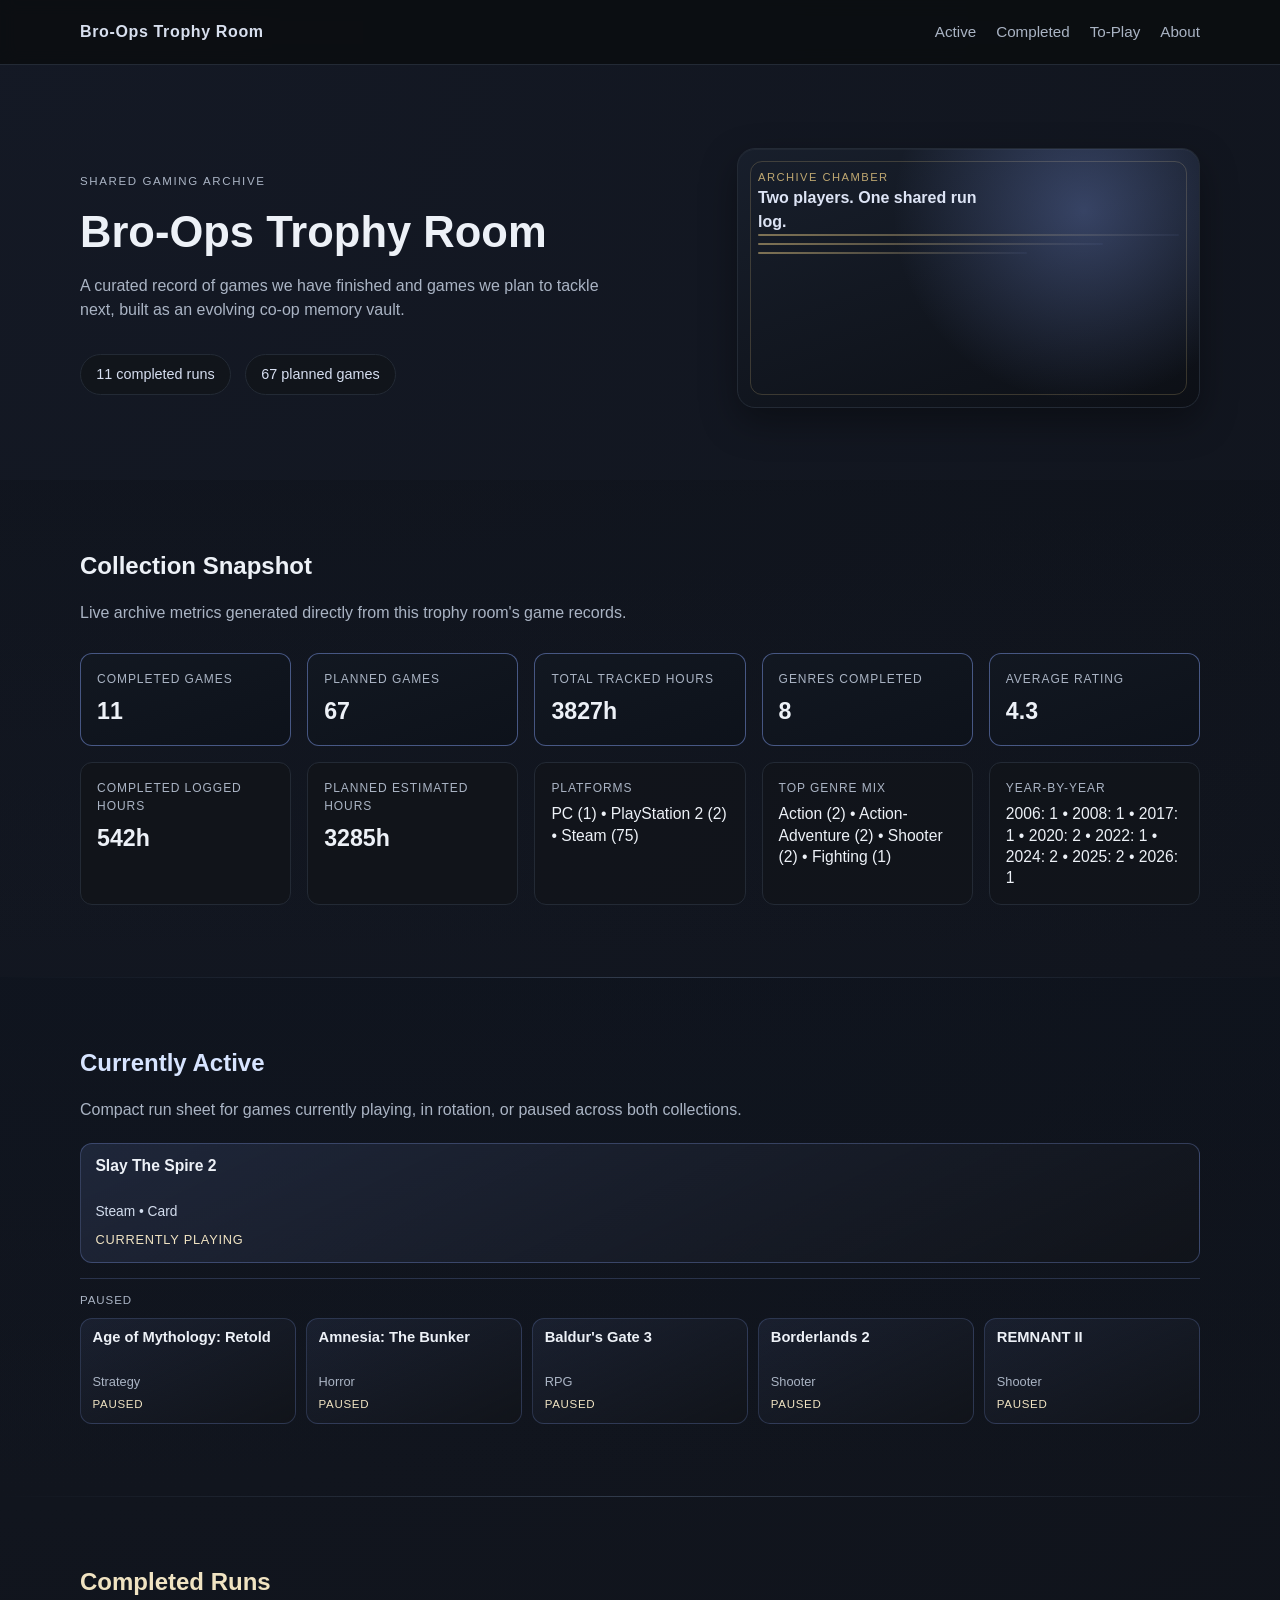
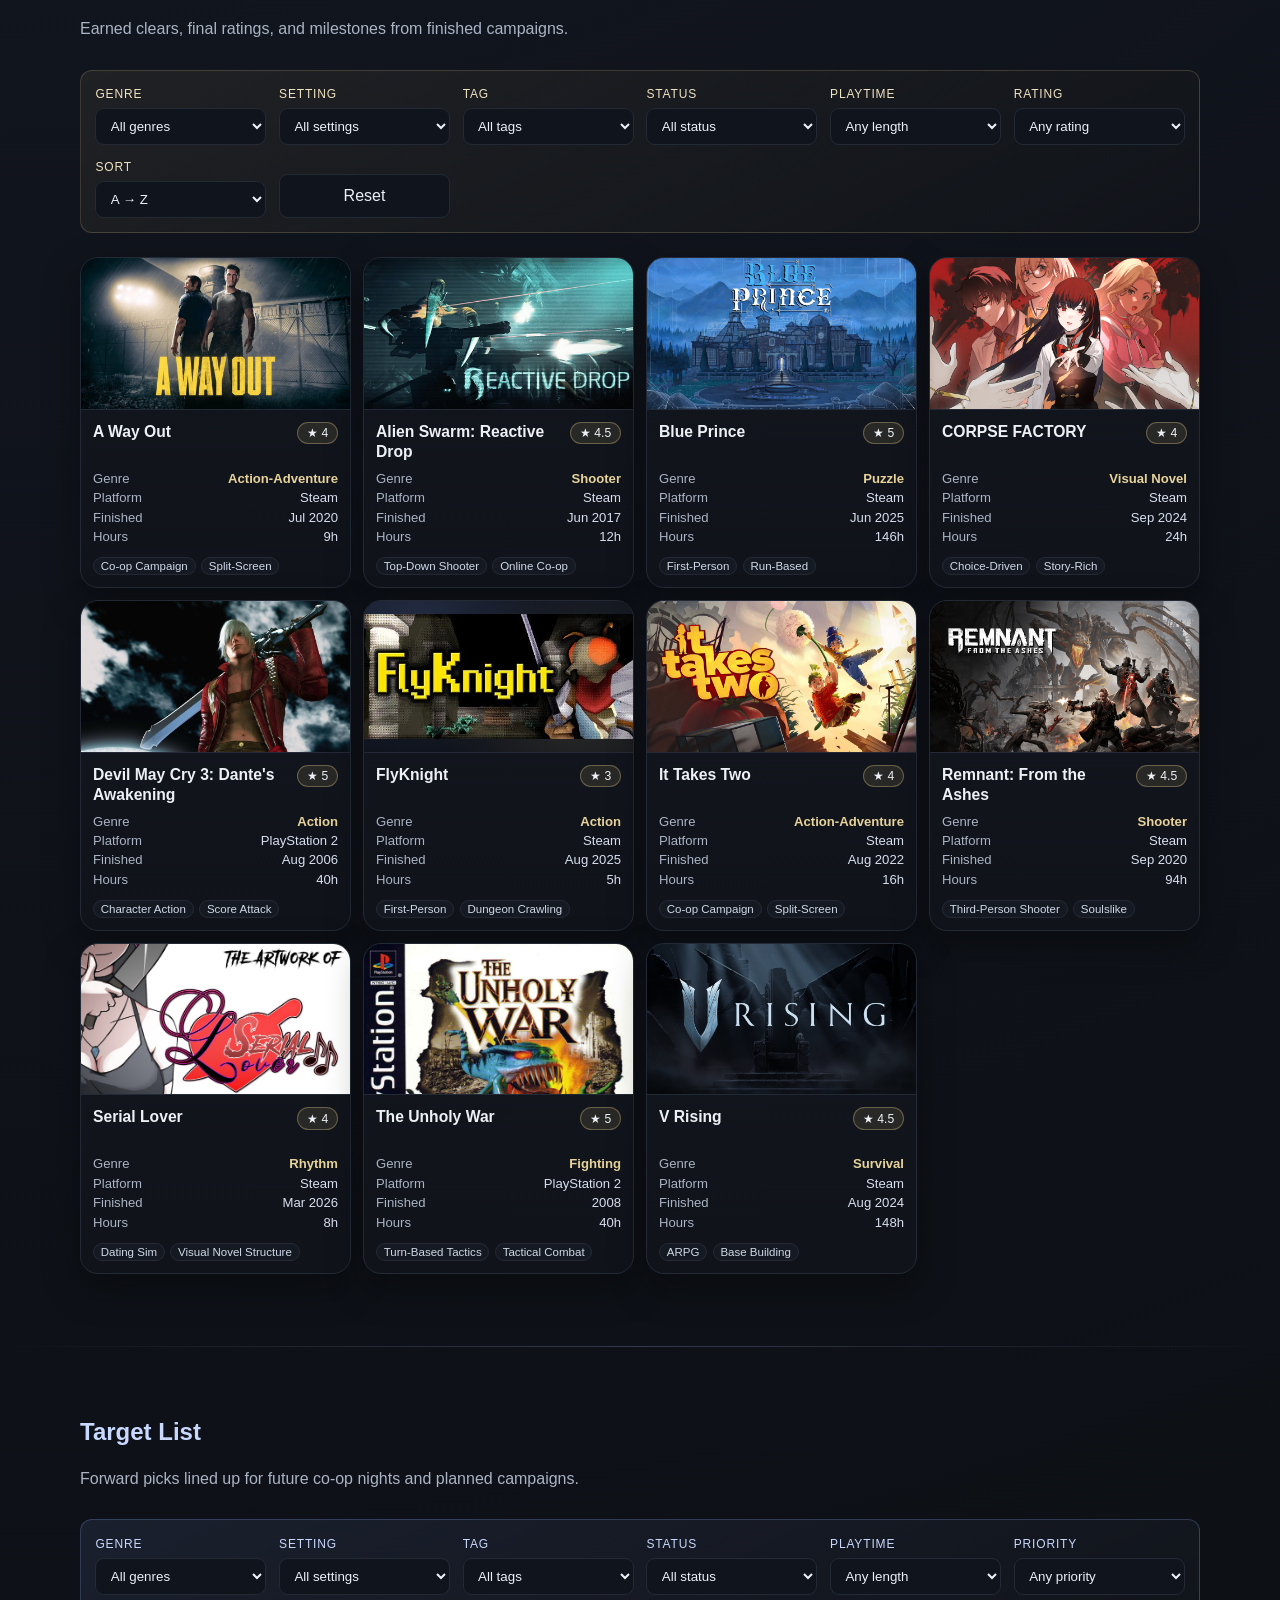
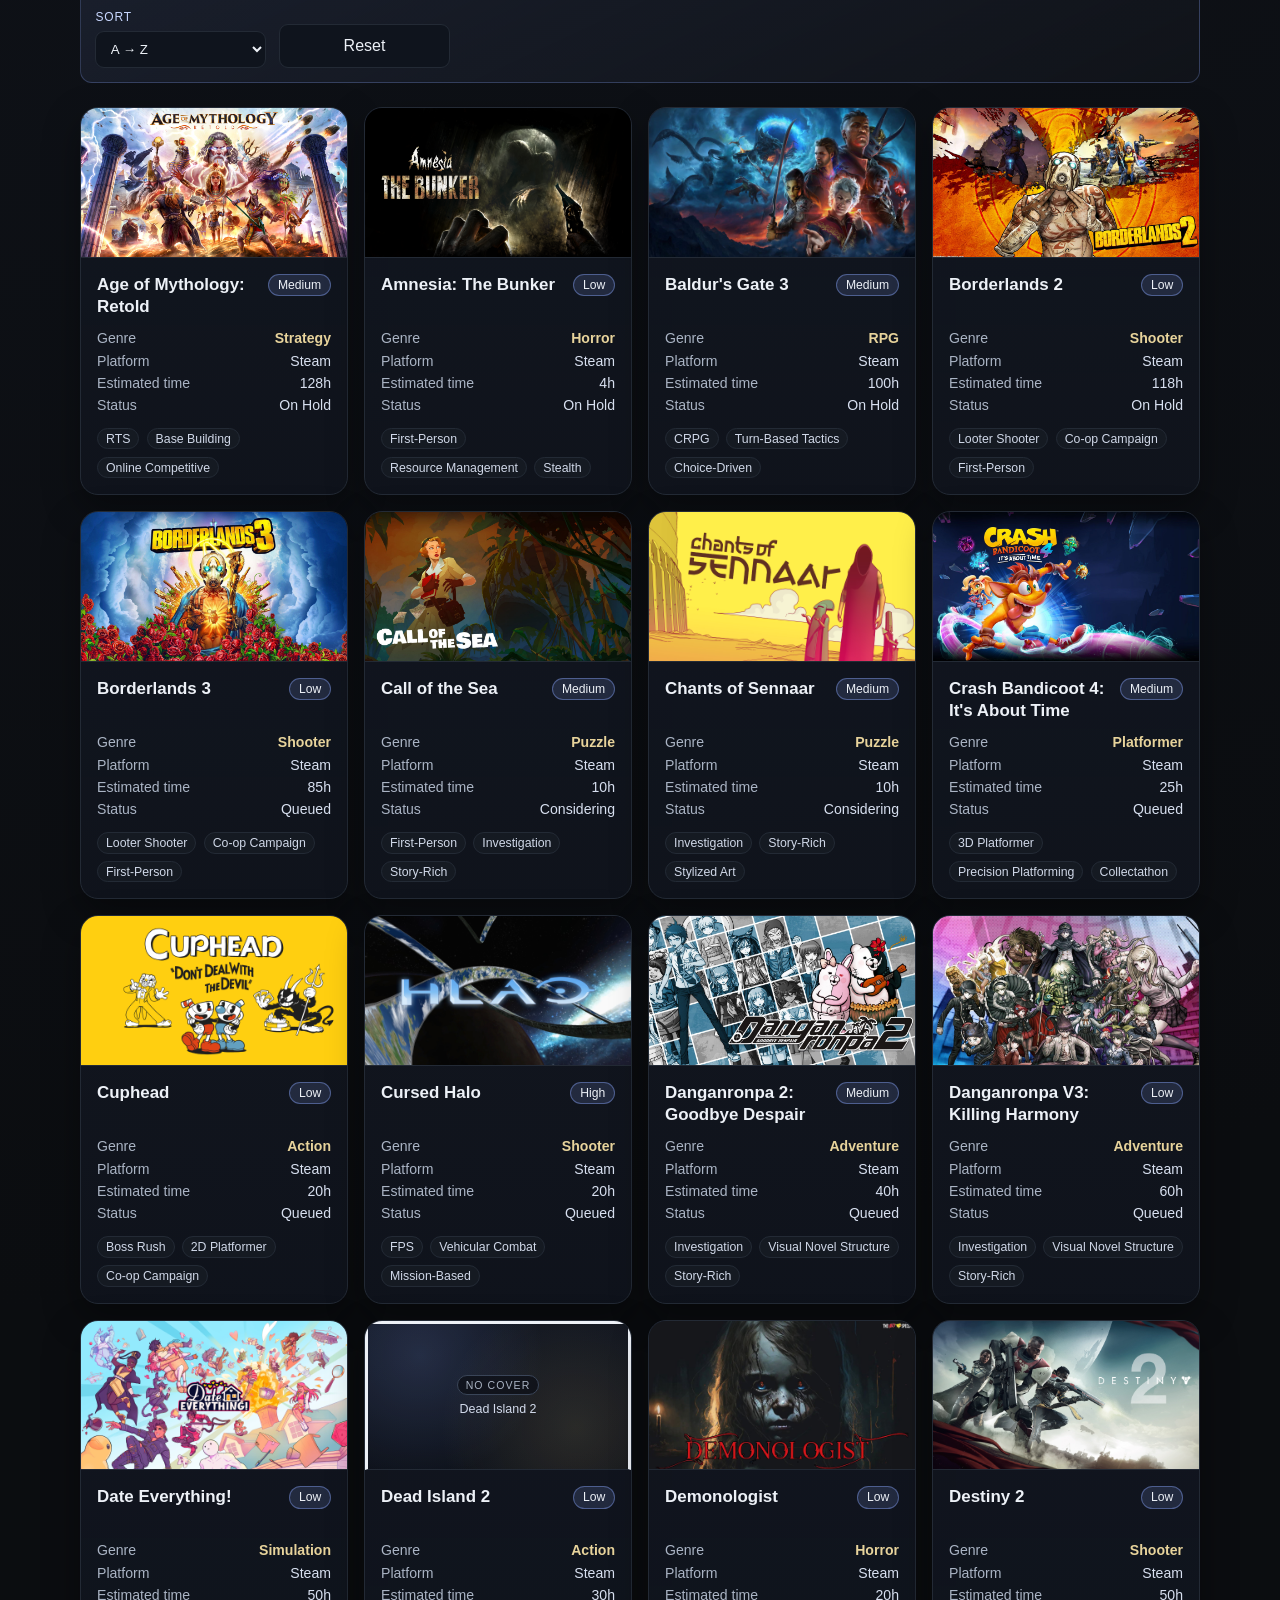
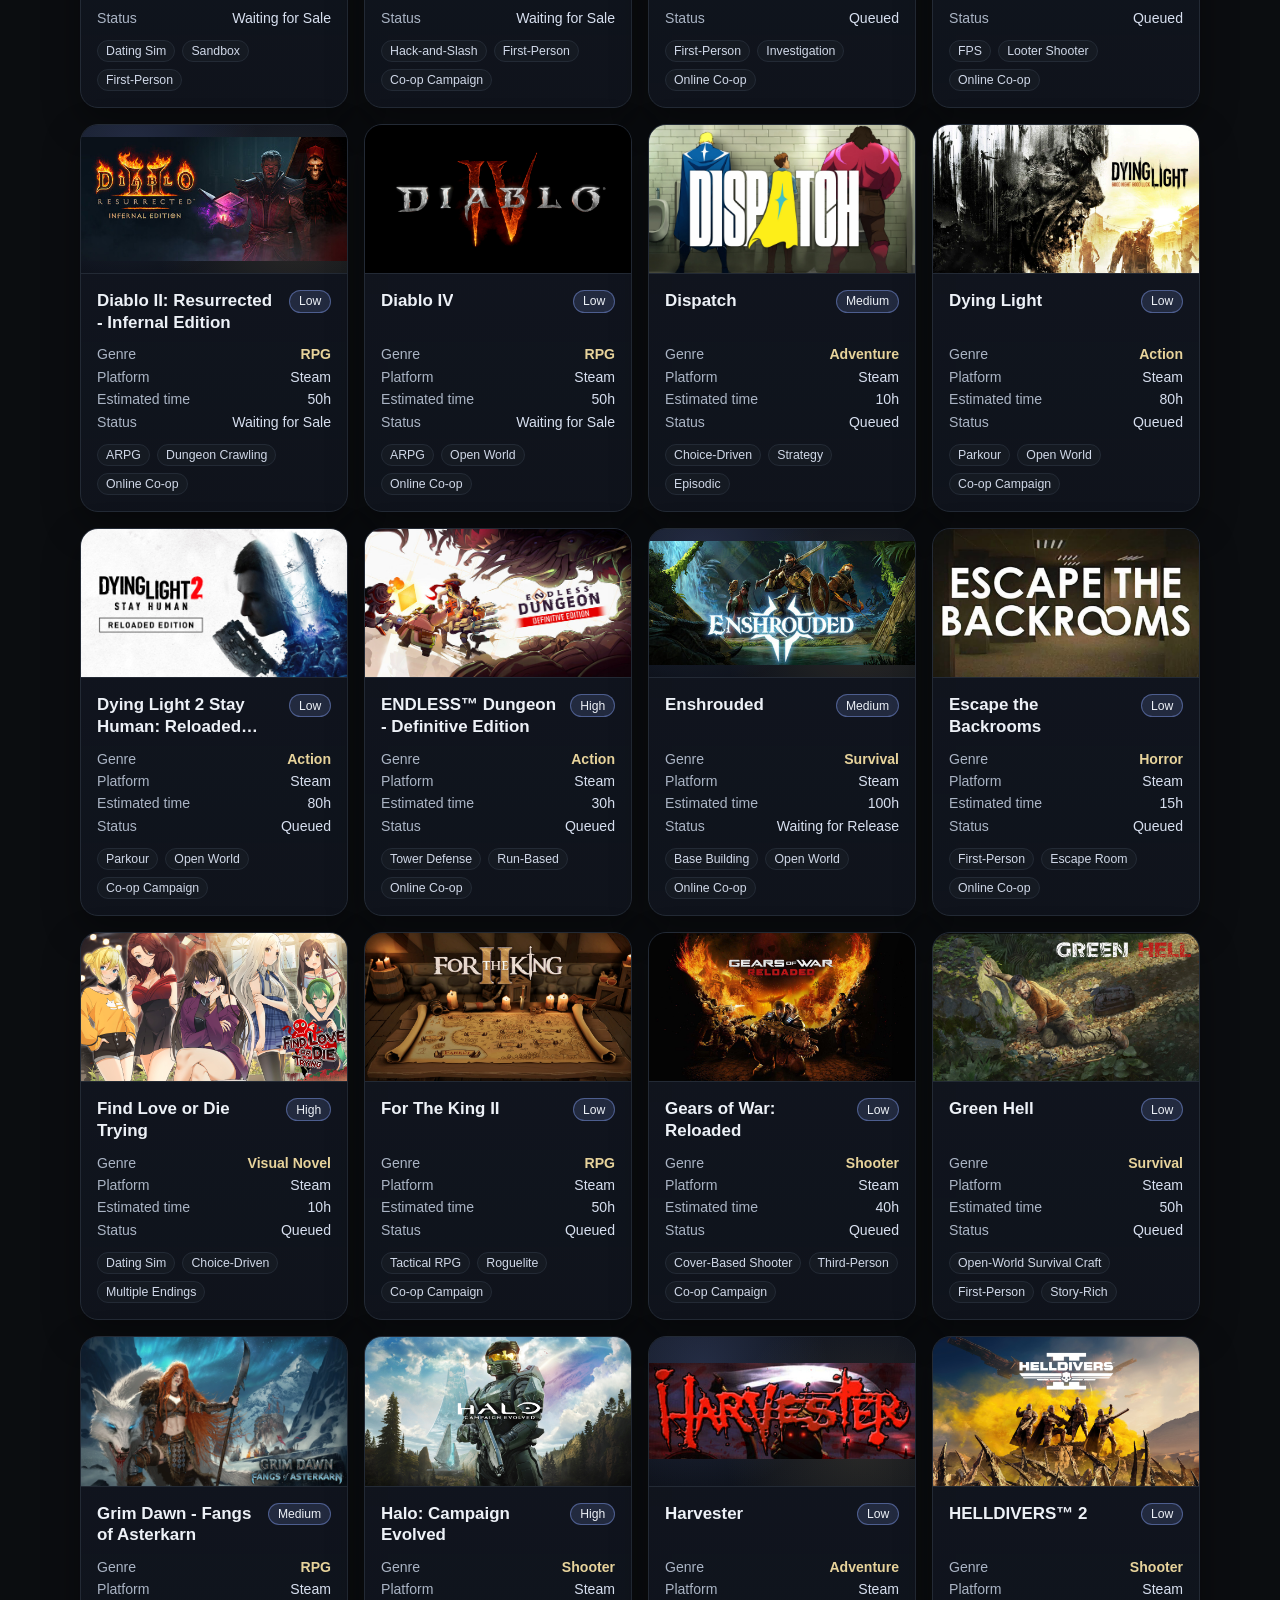
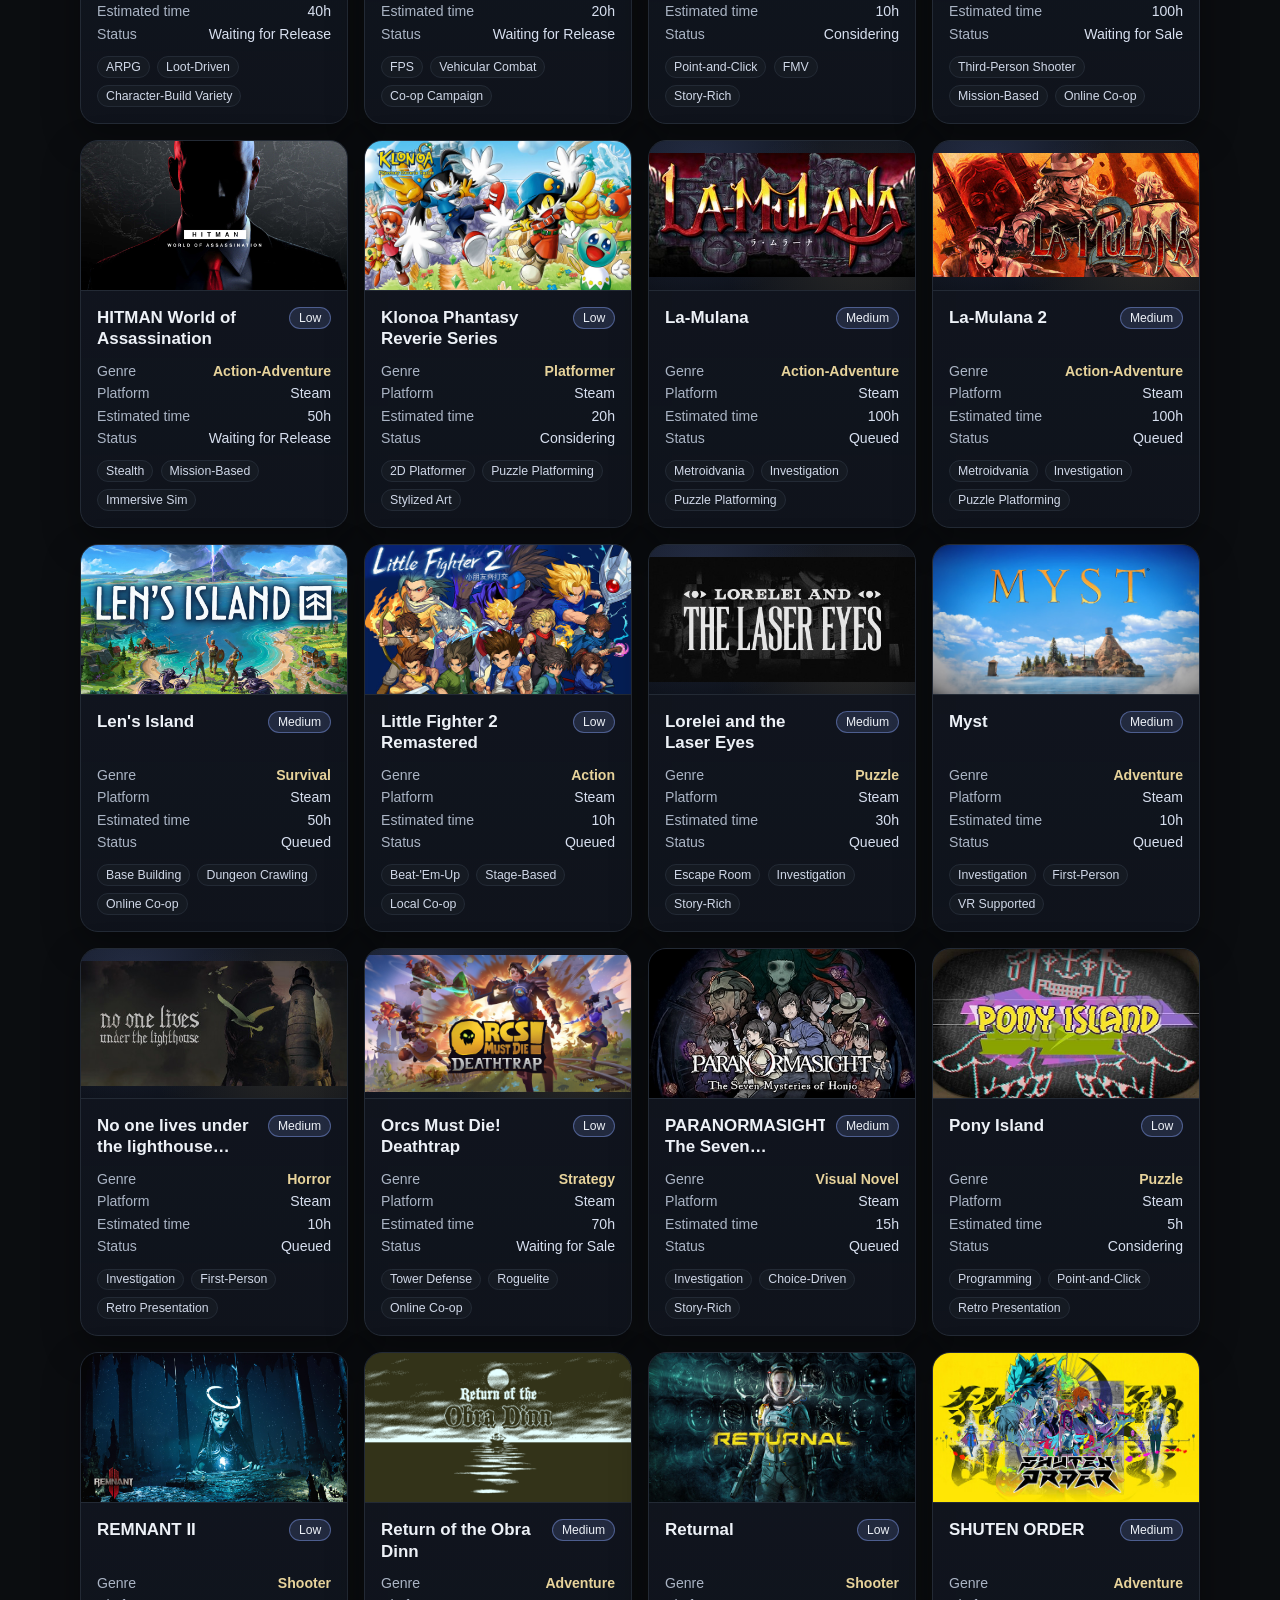
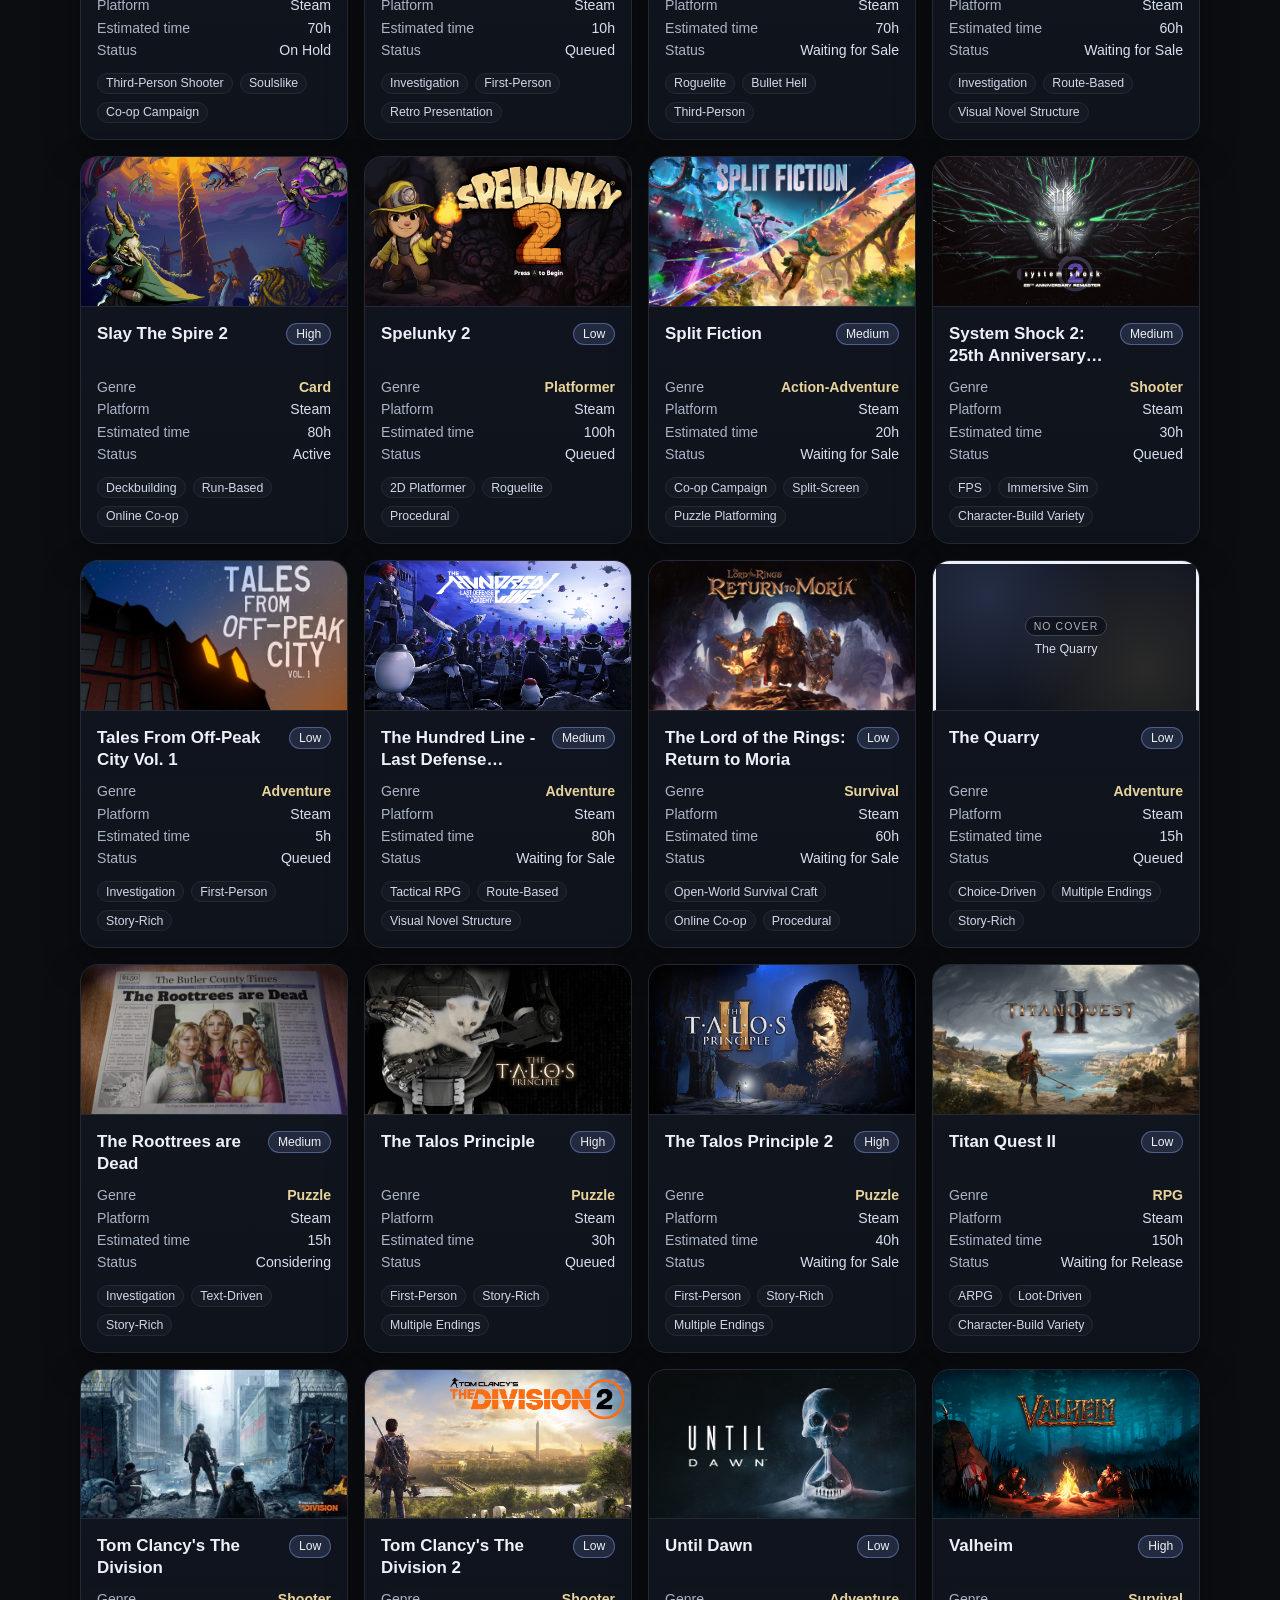
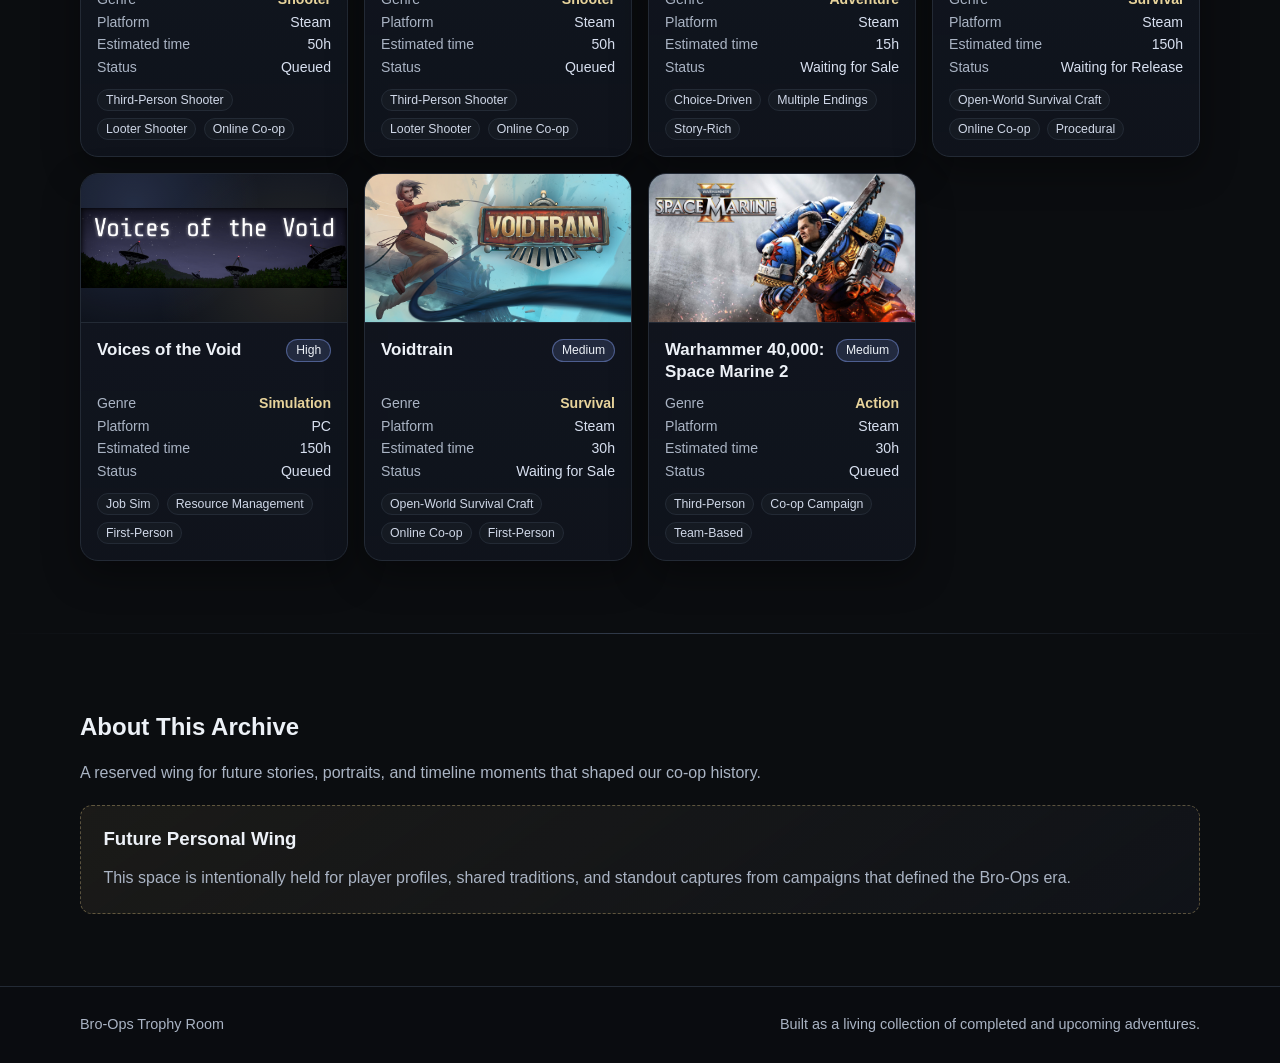
==== commit d8576abc: "Polish active hierarchy and cascading browse controls" ====
--- a/index.html
+++ b/index.html
@@ -129,6 +129,9 @@
                 <option value="alpha-desc">Z → A</option>
               </select>
             </div>
+            <div class="control-group control-group--action">
+              <button type="button" id="completed-reset" class="control-reset">Reset</button>
+            </div>
           </div>
 
           <div id="completed-grid" class="card-grid" aria-live="polite"></div>
@@ -191,6 +194,9 @@
                 <option value="alpha-asc">A → Z</option>
                 <option value="alpha-desc">Z → A</option>
               </select>
+            </div>
+            <div class="control-group control-group--action">
+              <button type="button" id="planned-reset" class="control-reset">Reset</button>
             </div>
           </div>
 
--- a/assets/css/styles.css
+++ b/assets/css/styles.css
@@ -323,6 +323,11 @@
 .active-grid {
   margin-top: 1.35rem;
   display: grid;
+  gap: 0.95rem;
+}
+
+.active-primary-grid {
+  display: grid;
   grid-template-columns: repeat(auto-fit, minmax(235px, 1fr));
   gap: 0.75rem;
 }
@@ -338,6 +343,9 @@
   text-align: left;
   cursor: pointer;
   transition: transform 180ms ease, border-color 180ms ease;
+  display: grid;
+  grid-template-rows: minmax(calc(1.2em * 2), auto) auto auto;
+  gap: 0.42rem;
 }
 
 .active-card:hover,
@@ -346,42 +354,71 @@
   transform: translateY(-2px);
 }
 
-.active-card-header {
-  display: flex;
-  align-items: center;
-  justify-content: space-between;
-  gap: 0.6rem;
-}
-
 .active-card h3 {
   margin: 0;
   font-size: 0.98rem;
-}
-
-.active-source-chip {
-  border: 1px solid var(--line);
-  border-radius: 999px;
-  font-size: 0.7rem;
-  color: var(--text-soft);
-  padding: 0.15rem 0.48rem;
+  line-height: 1.2;
+  min-height: calc(1.2em * 2);
+  display: -webkit-box;
+  -webkit-line-clamp: 2;
+  line-clamp: 2;
+  -webkit-box-orient: vertical;
+  overflow: hidden;
+}
+
+.active-paused-block {
+  border-top: 1px solid rgba(139, 168, 255, 0.2);
+  padding-top: 0.8rem;
+}
+
+.active-paused-label {
+  margin: 0 0 0.55rem;
+  font-size: 0.72rem;
+  color: var(--text-soft);
   text-transform: uppercase;
-  letter-spacing: 0.06em;
+  letter-spacing: 0.08em;
+}
+
+.active-paused-grid {
+  display: grid;
+  grid-template-columns: repeat(auto-fit, minmax(210px, 1fr));
+  gap: 0.65rem;
 }
 
 .active-meta {
-  margin: 0.45rem 0 0;
+  margin: 0;
   color: #d4deef;
   font-size: 0.86rem;
 }
 
 .active-state {
-  margin: 0.5rem 0 0;
+  margin: 0;
   color: #f0e3c2;
   font-size: 0.8rem;
   text-transform: uppercase;
   letter-spacing: 0.06em;
 }
 
+.active-card--paused {
+  padding: 0.62rem 0.72rem;
+  border-color: rgba(139, 168, 255, 0.2);
+  background: linear-gradient(155deg, rgba(139, 168, 255, 0.08), rgba(17, 20, 26, 0.9));
+  gap: 0.3rem;
+}
+
+.active-card--paused h3 {
+  font-size: 0.92rem;
+}
+
+.active-card--paused .active-meta {
+  font-size: 0.8rem;
+  color: var(--text-soft);
+}
+
+.active-card--paused .active-state {
+  font-size: 0.72rem;
+}
+
 /* Section identity */
 .section-completed .section-heading-wrap h2,
 .section-completed .control-group label {
@@ -435,6 +472,28 @@
 }
 
 .control-group select:focus-visible {
+  border-color: var(--accent);
+  outline: 2px solid rgba(139, 168, 255, 0.3);
+  outline-offset: 1px;
+}
+
+.control-group--action {
+  justify-content: flex-end;
+}
+
+.control-reset {
+  margin-top: auto;
+  background: var(--bg-panel);
+  border: 1px solid var(--line);
+  color: var(--text);
+  border-radius: var(--radius-sm);
+  padding: 0.55rem 0.8rem;
+  font: inherit;
+  cursor: pointer;
+}
+
+.control-reset:hover,
+.control-reset:focus-visible {
   border-color: var(--accent);
   outline: 2px solid rgba(139, 168, 255, 0.3);
   outline-offset: 1px;
@@ -591,6 +650,13 @@
 .card-title-row h3 {
   margin: 0;
   font-size: 1.06rem;
+  line-height: 1.28;
+  min-height: calc(1.28em * 2);
+  display: -webkit-box;
+  -webkit-line-clamp: 2;
+  line-clamp: 2;
+  -webkit-box-orient: vertical;
+  overflow: hidden;
 }
 
 .rating-chip,
@@ -646,6 +712,11 @@
   display: flex;
   flex-wrap: wrap;
   gap: 0.45rem;
+}
+
+.section-planned .tags {
+  min-height: calc((0.77rem * 1.2 + 0.36rem) * 2 + 0.45rem);
+  align-content: flex-start;
 }
 
 .tag {
@@ -810,6 +881,29 @@
   color: var(--text-soft);
 }
 
+.modal-subtitle-row {
+  display: flex;
+  align-items: center;
+  justify-content: space-between;
+  gap: 0.7rem;
+}
+
+.modal-pill {
+  border: 1px solid var(--line);
+  border-radius: 999px;
+  padding: 0.16rem 0.55rem;
+  font-size: 0.72rem;
+  letter-spacing: 0.04em;
+  text-transform: uppercase;
+  white-space: nowrap;
+}
+
+.modal-pill--replayable {
+  border-color: rgba(143, 211, 186, 0.45);
+  background: rgba(143, 211, 186, 0.11);
+  color: #ceeede;
+}
+
 .modal-section {
   display: grid;
   gap: 0.7rem;
@@ -850,6 +944,41 @@
 
 .modal-field p {
   margin: 0.36rem 0 0;
+}
+
+.rating-stars-wrap {
+  margin-top: 0.36rem;
+  display: inline-flex;
+  align-items: center;
+  gap: 0.45rem;
+}
+
+.rating-stars {
+  --rating-percent: 0%;
+  position: relative;
+  display: inline-block;
+  font-size: 0.98rem;
+  line-height: 1;
+  letter-spacing: 0.08em;
+  color: rgba(214, 187, 123, 0.25);
+}
+
+.rating-stars::before {
+  content: "★★★★★";
+}
+
+.rating-stars::after {
+  content: "★★★★★";
+  position: absolute;
+  inset: 0 auto 0 0;
+  width: var(--rating-percent);
+  overflow: hidden;
+  color: var(--accent-gold);
+}
+
+.rating-stars-value {
+  color: var(--text-soft);
+  font-size: 0.82rem;
 }
 
 .modal-tag-row {
@@ -927,6 +1056,12 @@
 
   .meta-item dd {
     text-align: left;
+  }
+
+  .modal-subtitle-row {
+    align-items: flex-start;
+    flex-direction: column;
+    gap: 0.4rem;
   }
 }
 
